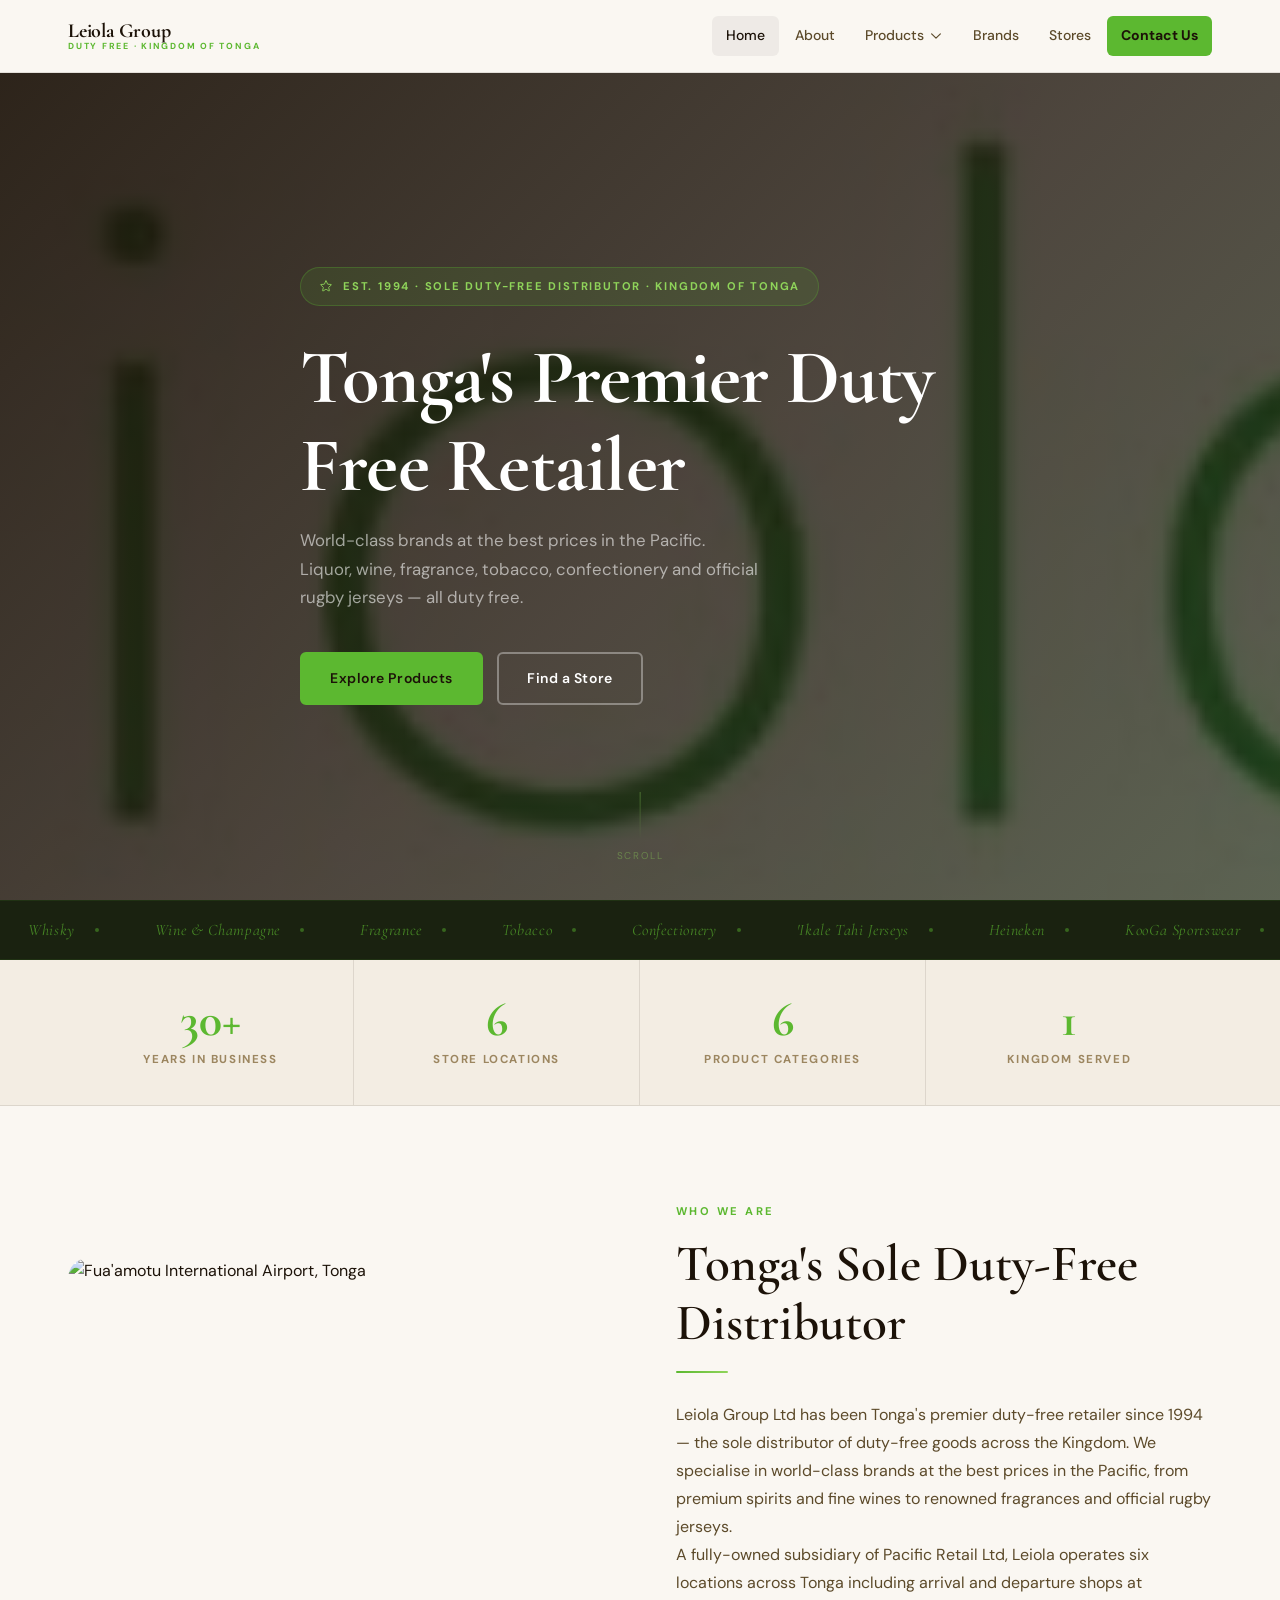
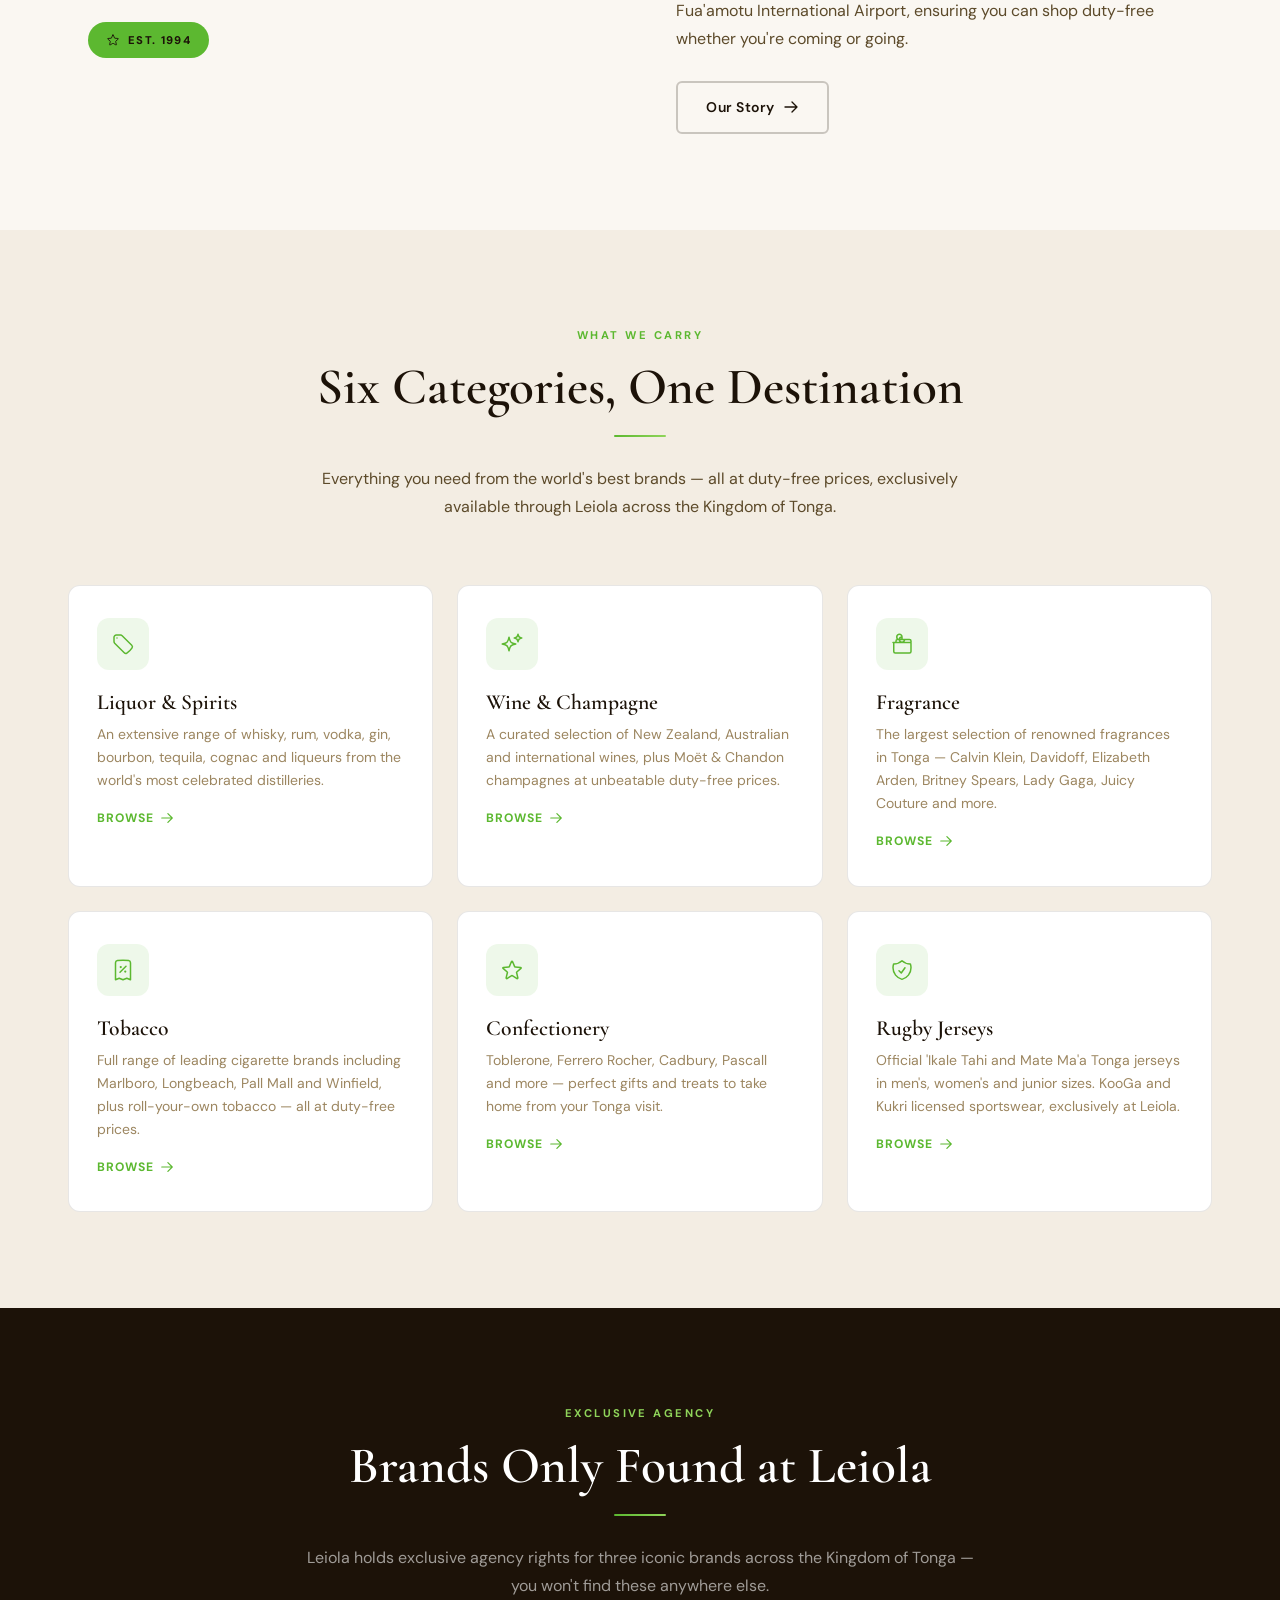
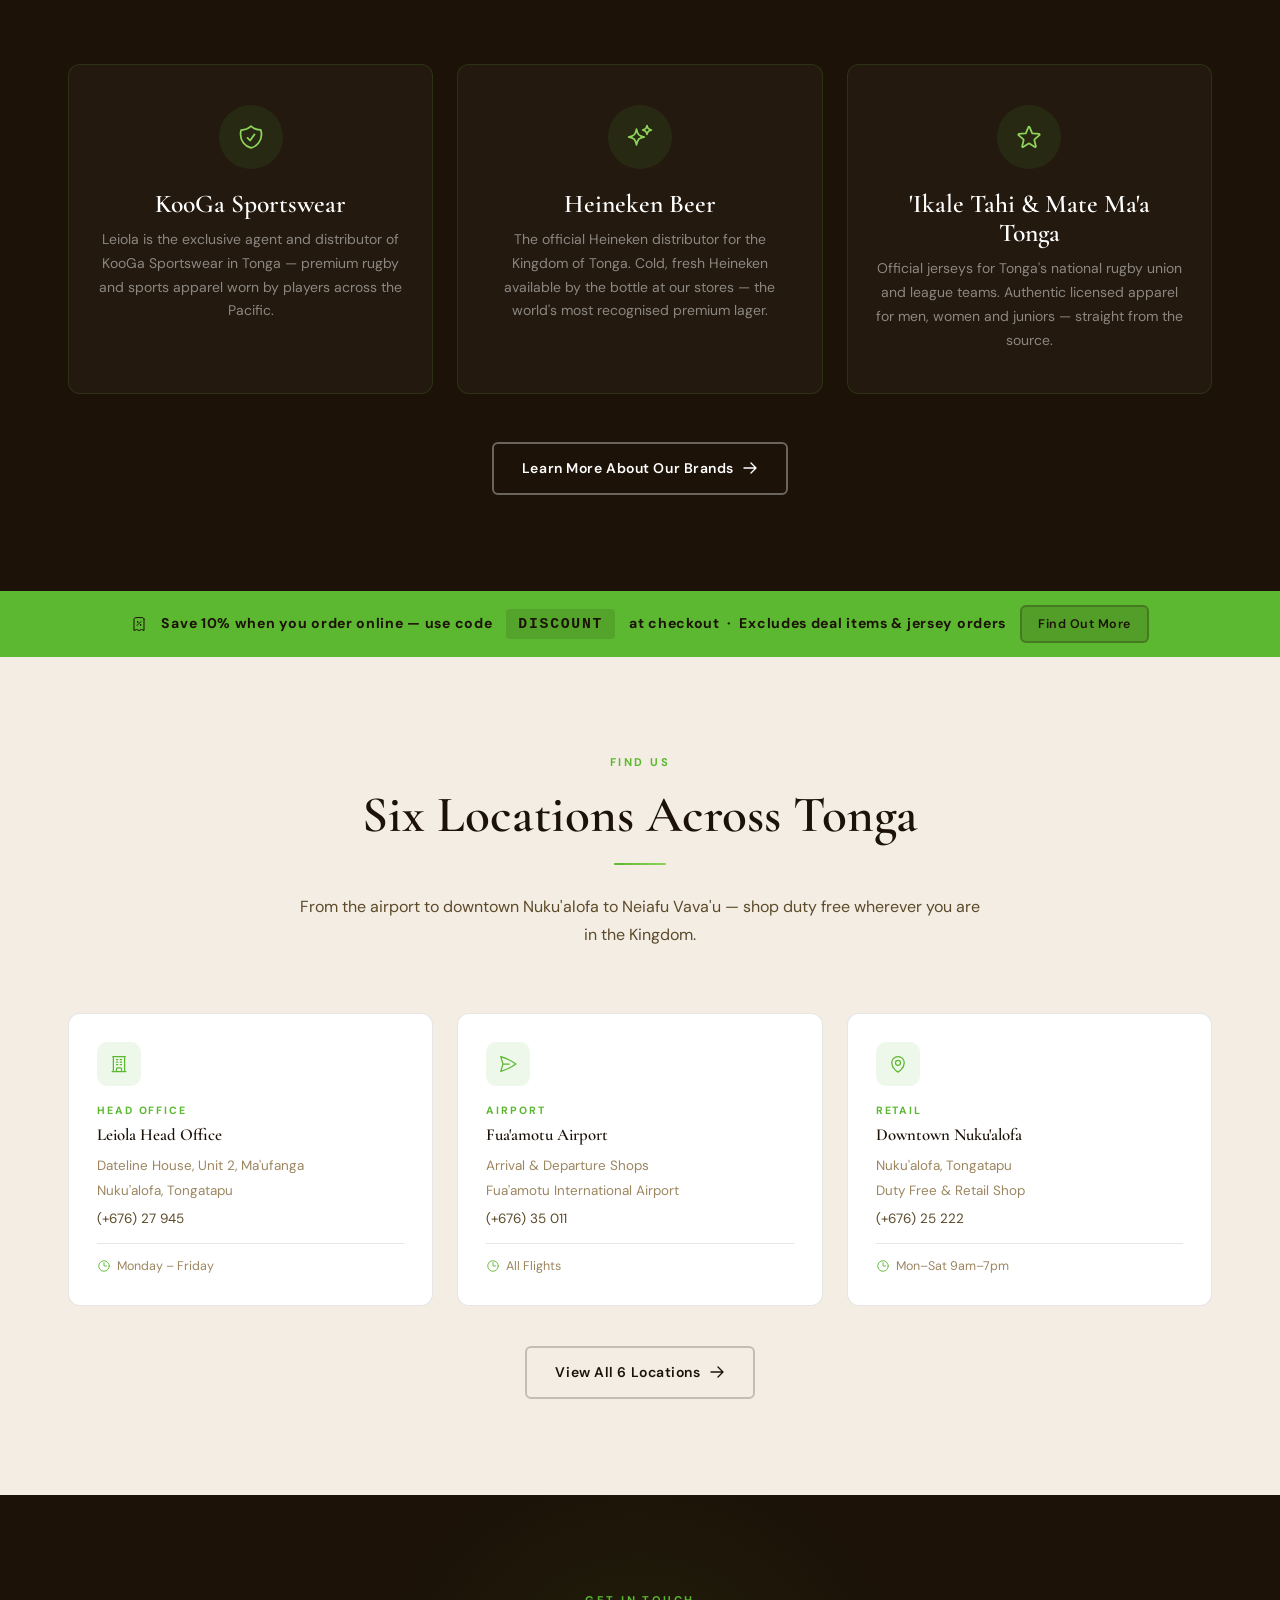
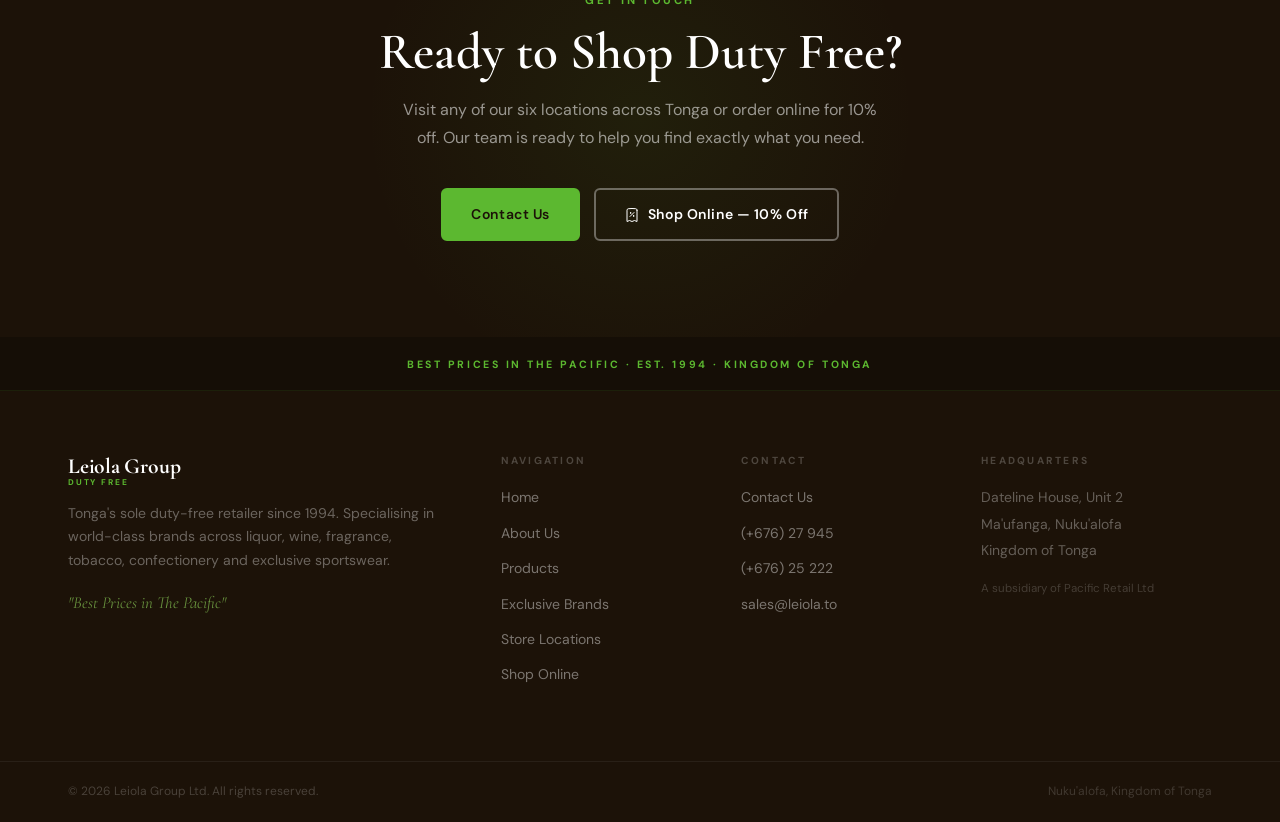
==== index.html @ ecf6e0b6 "Switch brand colour from gold to Leiola lime green; set store photo as hero - Replace all gold (#c9a" ====
<!DOCTYPE html>
<html lang="en">
<head>
  <meta charset="UTF-8">
  <meta name="viewport" content="width=device-width, initial-scale=1.0">
  <meta name="description" content="Leiola Group Ltd — Tonga's premier tax and duty-free retailer since 1994. World-class brands across liquor, wine, fragrance, tobacco, confectionery and rugby jerseys.">
  <title>Leiola Group Ltd — Duty Free · Kingdom of Tonga</title>
  <meta property="og:type" content="website">
  <meta property="og:site_name" content="Leiola Group Ltd">
  <meta property="og:title" content="Leiola Group Ltd — Duty Free · Kingdom of Tonga">
  <meta property="og:description" content="Tonga's sole duty-free retailer since 1994. Best prices in the Pacific on liquor, wine, fragrance, tobacco and more.">
  <link rel="preconnect" href="https://fonts.googleapis.com">
  <link rel="preconnect" href="https://fonts.gstatic.com" crossorigin>
  <link href="https://fonts.googleapis.com/css2?family=Cormorant+Garamond:ital,wght@0,400;0,600;0,700;1,400;1,600&family=DM+Sans:wght@300;400;500;600;700&display=swap" rel="stylesheet">
  <link rel="stylesheet" href="css/style.css?v=1">
  <style>
    @media(max-width:900px){
      .nav-menu{display:flex!important;position:fixed!important;top:0!important;left:0!important;right:0!important;bottom:0!important;width:100vw!important;height:100vh!important;background:#1c1208!important;flex-direction:column!important;align-items:center!important;justify-content:flex-start!important;gap:4px!important;padding:96px 28px 40px!important;overflow-y:auto!important;z-index:9999!important;opacity:0!important;transform:translateX(100%)!important;pointer-events:none!important;transition:opacity .35s ease,transform .35s cubic-bezier(.4,0,.2,1)!important}
      .nav-menu.open{opacity:1!important;transform:translateX(0)!important;pointer-events:all!important}
      .nav-toggle{display:flex!important;z-index:10000!important;position:relative!important}
      .nav-menu a{font-size:1.1rem!important;padding:13px 28px!important;font-weight:600!important;color:rgba(255,255,255,0.85)!important;width:100%!important;text-align:center!important;display:block!important;border-radius:8px!important}
      .nav-menu a:hover,.nav-menu a.active{color:#fff!important;background:rgba(92,184,48,0.15)!important}
      .nav-cta{background:#5cb830!important;color:#1c1208!important;border-radius:6px!important;margin-top:12px!important;font-weight:700!important}
    }
    html,body{overflow-x:hidden!important}
  </style>
</head>
<body>

<!-- NAVBAR -->
<nav class="navbar" id="navbar">
  <div class="container">
    <div class="nav-inner">
      <a href="index.html" class="nav-logo">
        <div class="nav-logo-text">Leiola Group<span>Duty Free · Kingdom of Tonga</span></div>
      </a>
      <ul class="nav-menu" id="navMenu">
        <li><a href="index.html" class="active">Home</a></li>
        <li><a href="about.html">About</a></li>
        <li class="has-dropdown">
          <a href="products.html">Products <span class="icon" data-icon="chevron-down" style="width:14px;height:14px;"></span></a>
          <ul class="dropdown-menu">
            <li><a href="products.html#liquor">Liquor &amp; Spirits</a></li>
            <li><a href="products.html#wine">Wine &amp; Champagne</a></li>
            <li><a href="products.html#fragrance">Fragrance</a></li>
            <li><a href="products.html#tobacco">Tobacco</a></li>
            <li><a href="products.html#confectionery">Confectionery</a></li>
            <li><a href="products.html#jerseys">Rugby Jerseys</a></li>
          </ul>
        </li>
        <li><a href="brands.html">Brands</a></li>
        <li><a href="stores.html">Stores</a></li>
        <li><a href="contact.html" class="nav-cta">Contact Us</a></li>
      </ul>
      <button class="nav-toggle" id="navToggle" aria-label="Toggle navigation" aria-expanded="false">
        <span class="icon" data-icon="menu" style="width:22px;height:22px;"></span>
      </button>
    </div>
  </div>
</nav>

<!-- HERO -->
<section class="hero">
  <img class="hero-bg" src="images/leiola-store.jpg" alt="Leiola Tax and Duty Free store">
  <div class="hero-overlay"></div>
  <div class="container">
    <div class="hero-content">
      <div class="hero-badge">
        <span class="icon" data-icon="star" style="width:14px;height:14px;"></span>
        Est. 1994 · Sole Duty-Free Distributor · Kingdom of Tonga
      </div>
      <h1 class="stagger-words">Tonga's Premier <em>Duty Free</em> Retailer</h1>
      <p class="hero-sub">World-class brands at the best prices in the Pacific. Liquor, wine, fragrance, tobacco, confectionery and official rugby jerseys — all duty free.</p>
      <div class="hero-actions">
        <a href="products.html" class="btn btn-primary">Explore Products</a>
        <a href="stores.html" class="btn btn-ghost-light">Find a Store</a>
      </div>
    </div>
  </div>
  <div class="hero-scroll">
    <div class="hero-scroll-line"></div>
    <span class="hero-scroll-text">Scroll</span>
  </div>
</section>

<!-- MARQUEE -->
<div class="marquee-section">
  <div class="marquee-track">
    <span class="marquee-item">Whisky <span class="marquee-dot"></span></span>
    <span class="marquee-item">Wine &amp; Champagne <span class="marquee-dot"></span></span>
    <span class="marquee-item">Fragrance <span class="marquee-dot"></span></span>
    <span class="marquee-item">Tobacco <span class="marquee-dot"></span></span>
    <span class="marquee-item">Confectionery <span class="marquee-dot"></span></span>
    <span class="marquee-item">'Ikale Tahi Jerseys <span class="marquee-dot"></span></span>
    <span class="marquee-item">Heineken <span class="marquee-dot"></span></span>
    <span class="marquee-item">KooGa Sportswear <span class="marquee-dot"></span></span>
    <span class="marquee-item">Mate Ma'a Tonga <span class="marquee-dot"></span></span>
    <span class="marquee-item">Whisky <span class="marquee-dot"></span></span>
    <span class="marquee-item">Wine &amp; Champagne <span class="marquee-dot"></span></span>
    <span class="marquee-item">Fragrance <span class="marquee-dot"></span></span>
    <span class="marquee-item">Tobacco <span class="marquee-dot"></span></span>
    <span class="marquee-item">Confectionery <span class="marquee-dot"></span></span>
    <span class="marquee-item">'Ikale Tahi Jerseys <span class="marquee-dot"></span></span>
    <span class="marquee-item">Heineken <span class="marquee-dot"></span></span>
    <span class="marquee-item">KooGa Sportswear <span class="marquee-dot"></span></span>
    <span class="marquee-item">Mate Ma'a Tonga <span class="marquee-dot"></span></span>
  </div>
</div>

<!-- STATS BAR -->
<div class="stats-bar">
  <div class="container">
    <div class="stats-grid">
      <div class="stat-item" data-reveal>
        <span class="stat-number">30+</span>
        <span class="stat-label">Years in Business</span>
      </div>
      <div class="stat-item" data-reveal data-delay="1">
        <span class="stat-number">6</span>
        <span class="stat-label">Store Locations</span>
      </div>
      <div class="stat-item" data-reveal data-delay="2">
        <span class="stat-number">6</span>
        <span class="stat-label">Product Categories</span>
      </div>
      <div class="stat-item" data-reveal data-delay="3">
        <span class="stat-number">1</span>
        <span class="stat-label">Kingdom Served</span>
      </div>
    </div>
  </div>
</div>

<!-- ABOUT SPLIT -->
<section class="section">
  <div class="container">
    <div class="split" data-reveal>
      <div class="split-img">
        <img src="https://images.unsplash.com/photo-1436491865332-7a61a109cc05?w=800&q=80&auto=format&fit=crop" alt="Fua'amotu International Airport, Tonga" loading="lazy">
        <div class="split-img-badge">
          <span class="icon" data-icon="star" style="width:14px;height:14px;"></span>
          Est. 1994
        </div>
      </div>
      <div class="split-text">
        <span class="eyebrow">Who We Are</span>
        <h2>Tonga's Sole Duty-Free Distributor</h2>
        <div class="divider-left"></div>
        <p>Leiola Group Ltd has been Tonga's premier duty-free retailer since 1994 — the sole distributor of duty-free goods across the Kingdom. We specialise in world-class brands at the best prices in the Pacific, from premium spirits and fine wines to renowned fragrances and official rugby jerseys.</p>
        <p>A fully-owned subsidiary of Pacific Retail Ltd, Leiola operates six locations across Tonga including arrival and departure shops at Fua'amotu International Airport, ensuring you can shop duty-free whether you're coming or going.</p>
        <a href="about.html" class="btn btn-ghost">Our Story <span class="icon" data-icon="arrow-right" style="width:16px;height:16px;"></span></a>
      </div>
    </div>
  </div>
</section>

<!-- PRODUCT CATEGORIES -->
<section class="section-alt">
  <div class="container">
    <div class="section-header" data-reveal>
      <span class="eyebrow">What We Carry</span>
      <h2>Six Categories, One Destination</h2>
      <div class="divider"></div>
      <p>Everything you need from the world's best brands — all at duty-free prices, exclusively available through Leiola across the Kingdom of Tonga.</p>
    </div>
    <div class="service-grid">
      <a href="products.html#liquor" class="service-card" data-reveal data-delay="1">
        <div class="service-card-icon">
          <span class="icon" data-icon="tag" style="width:24px;height:24px;"></span>
        </div>
        <h3>Liquor &amp; Spirits</h3>
        <p>An extensive range of whisky, rum, vodka, gin, bourbon, tequila, cognac and liqueurs from the world's most celebrated distilleries.</p>
        <span class="service-card-link">Browse <span class="icon" data-icon="arrow-right" style="width:14px;height:14px;"></span></span>
      </a>
      <a href="products.html#wine" class="service-card" data-reveal data-delay="2">
        <div class="service-card-icon">
          <span class="icon" data-icon="sparkles" style="width:24px;height:24px;"></span>
        </div>
        <h3>Wine &amp; Champagne</h3>
        <p>A curated selection of New Zealand, Australian and international wines, plus Moët &amp; Chandon champagnes at unbeatable duty-free prices.</p>
        <span class="service-card-link">Browse <span class="icon" data-icon="arrow-right" style="width:14px;height:14px;"></span></span>
      </a>
      <a href="products.html#fragrance" class="service-card" data-reveal data-delay="3">
        <div class="service-card-icon">
          <span class="icon" data-icon="gift" style="width:24px;height:24px;"></span>
        </div>
        <h3>Fragrance</h3>
        <p>The largest selection of renowned fragrances in Tonga — Calvin Klein, Davidoff, Elizabeth Arden, Britney Spears, Lady Gaga, Juicy Couture and more.</p>
        <span class="service-card-link">Browse <span class="icon" data-icon="arrow-right" style="width:14px;height:14px;"></span></span>
      </a>
      <a href="products.html#tobacco" class="service-card" data-reveal data-delay="1">
        <div class="service-card-icon">
          <span class="icon" data-icon="percent" style="width:24px;height:24px;"></span>
        </div>
        <h3>Tobacco</h3>
        <p>Full range of leading cigarette brands including Marlboro, Longbeach, Pall Mall and Winfield, plus roll-your-own tobacco — all at duty-free prices.</p>
        <span class="service-card-link">Browse <span class="icon" data-icon="arrow-right" style="width:14px;height:14px;"></span></span>
      </a>
      <a href="products.html#confectionery" class="service-card" data-reveal data-delay="2">
        <div class="service-card-icon">
          <span class="icon" data-icon="star" style="width:24px;height:24px;"></span>
        </div>
        <h3>Confectionery</h3>
        <p>Toblerone, Ferrero Rocher, Cadbury, Pascall and more — perfect gifts and treats to take home from your Tonga visit.</p>
        <span class="service-card-link">Browse <span class="icon" data-icon="arrow-right" style="width:14px;height:14px;"></span></span>
      </a>
      <a href="products.html#jerseys" class="service-card" data-reveal data-delay="3">
        <div class="service-card-icon">
          <span class="icon" data-icon="shield" style="width:24px;height:24px;"></span>
        </div>
        <h3>Rugby Jerseys</h3>
        <p>Official 'Ikale Tahi and Mate Ma'a Tonga jerseys in men's, women's and junior sizes. KooGa and Kukri licensed sportswear, exclusively at Leiola.</p>
        <span class="service-card-link">Browse <span class="icon" data-icon="arrow-right" style="width:14px;height:14px;"></span></span>
      </a>
    </div>
  </div>
</section>

<!-- EXCLUSIVE BRANDS (dark) -->
<section class="section-dark">
  <div class="container">
    <div class="section-header" data-reveal>
      <span class="eyebrow">Exclusive Agency</span>
      <h2>Brands Only Found at Leiola</h2>
      <div class="divider"></div>
      <p>Leiola holds exclusive agency rights for three iconic brands across the Kingdom of Tonga — you won't find these anywhere else.</p>
    </div>
    <div class="brands-grid">
      <div class="brand-card" data-reveal data-delay="1">
        <div class="brand-card-icon">
          <span class="icon" data-icon="shield" style="width:28px;height:28px;"></span>
        </div>
        <h3>KooGa Sportswear</h3>
        <p>Leiola is the exclusive agent and distributor of KooGa Sportswear in Tonga — premium rugby and sports apparel worn by players across the Pacific.</p>
      </div>
      <div class="brand-card" data-reveal data-delay="2">
        <div class="brand-card-icon">
          <span class="icon" data-icon="sparkles" style="width:28px;height:28px;"></span>
        </div>
        <h3>Heineken Beer</h3>
        <p>The official Heineken distributor for the Kingdom of Tonga. Cold, fresh Heineken available by the bottle at our stores — the world's most recognised premium lager.</p>
      </div>
      <div class="brand-card" data-reveal data-delay="3">
        <div class="brand-card-icon">
          <span class="icon" data-icon="star" style="width:28px;height:28px;"></span>
        </div>
        <h3>'Ikale Tahi &amp; Mate Ma'a Tonga</h3>
        <p>Official jerseys for Tonga's national rugby union and league teams. Authentic licensed apparel for men, women and juniors — straight from the source.</p>
      </div>
    </div>
    <div style="text-align:center;margin-top:48px;" data-reveal>
      <a href="brands.html" class="btn btn-ghost-light">Learn More About Our Brands <span class="icon" data-icon="arrow-right" style="width:16px;height:16px;"></span></a>
    </div>
  </div>
</section>

<!-- PROMO BAND -->
<div class="promo-band">
  <div class="container">
    <span class="icon" data-icon="percent" style="width:16px;height:16px;color:#1c1208;"></span>
    <span class="promo-band-text">Save 10% when you order online — use code</span>
    <span class="promo-band-code">DISCOUNT</span>
    <span class="promo-band-text">at checkout &nbsp;·&nbsp; Excludes deal items &amp; jersey orders</span>
    <a href="discount.html" class="btn" style="padding:7px 16px;font-size:0.78rem;background:rgba(28,18,8,0.15);color:#1c1208;border-color:rgba(28,18,8,0.25);">Find Out More</a>
  </div>
</div>

<!-- STORE LOCATIONS TEASER -->
<section class="section-alt">
  <div class="container">
    <div class="section-header" data-reveal>
      <span class="eyebrow">Find Us</span>
      <h2>Six Locations Across Tonga</h2>
      <div class="divider"></div>
      <p>From the airport to downtown Nuku'alofa to Neiafu Vava'u — shop duty free wherever you are in the Kingdom.</p>
    </div>
    <div class="stores-grid">
      <div class="store-card" data-reveal data-delay="1">
        <div class="store-card-icon"><span class="icon" data-icon="building" style="width:20px;height:20px;"></span></div>
        <span class="store-card-type">Head Office</span>
        <h4>Leiola Head Office</h4>
        <p>Dateline House, Unit 2, Ma'ufanga</p>
        <p>Nuku'alofa, Tongatapu</p>
        <a href="tel:+67627945">(+676) 27 945</a>
        <div class="store-hours"><span class="icon" data-icon="clock" style="width:14px;height:14px;"></span> Monday – Friday</div>
      </div>
      <div class="store-card" data-reveal data-delay="2">
        <div class="store-card-icon"><span class="icon" data-icon="plane" style="width:20px;height:20px;"></span></div>
        <span class="store-card-type">Airport</span>
        <h4>Fua'amotu Airport</h4>
        <p>Arrival &amp; Departure Shops</p>
        <p>Fua'amotu International Airport</p>
        <a href="tel:+67635011">(+676) 35 011</a>
        <div class="store-hours"><span class="icon" data-icon="clock" style="width:14px;height:14px;"></span> All Flights</div>
      </div>
      <div class="store-card" data-reveal data-delay="3">
        <div class="store-card-icon"><span class="icon" data-icon="map-pin" style="width:20px;height:20px;"></span></div>
        <span class="store-card-type">Retail</span>
        <h4>Downtown Nuku'alofa</h4>
        <p>Nuku'alofa, Tongatapu</p>
        <p>Duty Free &amp; Retail Shop</p>
        <a href="tel:+67625222">(+676) 25 222</a>
        <div class="store-hours"><span class="icon" data-icon="clock" style="width:14px;height:14px;"></span> Mon–Sat 9am–7pm</div>
      </div>
    </div>
    <div style="text-align:center;margin-top:40px;" data-reveal>
      <a href="stores.html" class="btn btn-ghost">View All 6 Locations <span class="icon" data-icon="arrow-right" style="width:16px;height:16px;"></span></a>
    </div>
  </div>
</section>

<!-- CTA -->
<section class="cta-section">
  <div class="container">
    <span class="eyebrow">Get in Touch</span>
    <h2>Ready to Shop Duty Free?</h2>
    <p>Visit any of our six locations across Tonga or order online for 10% off. Our team is ready to help you find exactly what you need.</p>
    <div class="cta-actions">
      <a href="contact.html" class="btn btn-primary">Contact Us</a>
      <a href="discount.html" class="btn btn-ghost-light">
        <span class="icon" data-icon="percent" style="width:16px;height:16px;"></span> Shop Online — 10% Off
      </a>
    </div>
  </div>
</section>

<!-- FOOTER -->
<footer class="footer">
  <div class="footer-brand-bar">
    <span>Best Prices in The Pacific · Est. 1994 · Kingdom of Tonga</span>
  </div>
  <div class="footer-main">
    <div class="container">
      <div class="footer-grid">
        <div class="footer-brand">
          <div class="footer-logo-text">Leiola Group<span>Duty Free</span></div>
          <p>Tonga's sole duty-free retailer since 1994. Specialising in world-class brands across liquor, wine, fragrance, tobacco, confectionery and exclusive sportswear.</p>
          <span class="footer-tagline">"Best Prices in The Pacific"</span>
        </div>
        <div>
          <h5>Navigation</h5>
          <ul class="footer-links">
            <li><a href="index.html">Home</a></li>
            <li><a href="about.html">About Us</a></li>
            <li><a href="products.html">Products</a></li>
            <li><a href="brands.html">Exclusive Brands</a></li>
            <li><a href="stores.html">Store Locations</a></li>
            <li><a href="discount.html">Shop Online</a></li>
          </ul>
        </div>
        <div>
          <h5>Contact</h5>
          <ul class="footer-links">
            <li><a href="contact.html">Contact Us</a></li>
            <li><a href="tel:+67627945">(+676) 27 945</a></li>
            <li><a href="tel:+67625222">(+676) 25 222</a></li>
            <li><a href="mailto:sales@leiola.to">sales@leiola.to</a></li>
          </ul>
        </div>
        <div>
          <h5>Headquarters</h5>
          <ul class="footer-links">
            <li><a href="https://www.google.com/maps?q=-21.1368,-175.2011" target="_blank" rel="noopener" style="color:rgba(255,255,255,0.32);text-decoration:none;line-height:1.7;">Dateline House, Unit 2<br>Ma'ufanga, Nuku'alofa<br>Kingdom of Tonga</a></li>
          </ul>
          <p style="margin-top:16px;font-size:0.72rem;color:rgba(255,255,255,0.18);line-height:1.6;">A subsidiary of Pacific Retail Ltd</p>
        </div>
      </div>
    </div>
  </div>
  <div class="footer-bottom">
    <div class="container">
      <span>© 2026 Leiola Group Ltd. All rights reserved.</span>
      <span style="color:rgba(255,255,255,0.16);">Nuku'alofa, Kingdom of Tonga</span>
    </div>
  </div>
</footer>

<a href="#" class="back-to-top" aria-label="Back to top">
  <span class="icon" data-icon="arrow-up" style="width:18px;height:18px;"></span>
</a>
<script src="js/icons.js?v=1"></script>
<script src="js/main.js?v=1"></script>
</body>
</html>
---- css/style.css ----
/* ============================================================
   LEIOLA GROUP LTD — STYLE.CSS
   Duty-Free Retail · Lime Green + Cream + Dark Brown
   ============================================================ */

/* ─── RESET ───────────────────────────────────────────────── */
*,*::before,*::after{box-sizing:border-box;margin:0;padding:0}
html{scroll-behavior:smooth}
body{font-family:var(--font-body);background:var(--bg);color:var(--text);line-height:1.65;overflow-x:hidden}
img{max-width:100%;height:auto;display:block}
a{color:inherit;text-decoration:none;transition:color var(--ease)}
ul{list-style:none}
button{cursor:pointer;border:none;background:none;font-family:inherit}

/* ─── DESIGN TOKENS ───────────────────────────────────────── */
:root{
  --gold:#5cb830;
  --gold-dark:#3d8020;
  --gold-light:#8fd45a;
  --gold-pale:rgba(92,184,48,0.10);
  --dark:#1c1208;
  --dark-2:#1a2210;
  --bg:#faf7f2;
  --bg-2:#f3ede3;
  --bg-3:#e8dfd0;
  --white:#ffffff;
  --text:#1c1208;
  --text-mid:#5c4a2a;
  --text-light:#9c8660;
  --border:rgba(92,184,48,0.22);
  --border-dark:rgba(28,18,8,0.10);
  --shadow-sm:0 2px 8px rgba(28,18,8,0.07);
  --shadow:0 4px 24px rgba(28,18,8,0.11);
  --shadow-lg:0 12px 48px rgba(28,18,8,0.16);
  --radius-sm:6px;
  --radius:12px;
  --radius-lg:20px;
  --ease:0.25s ease;
  --font-heading:'Cormorant Garamond',Georgia,serif;
  --font-body:'DM Sans','Helvetica Neue',Arial,sans-serif;
  --max-w:1200px;
}

/* ─── LAYOUT ──────────────────────────────────────────────── */
.container{max-width:var(--max-w);margin:0 auto;padding:0 28px}
.section{padding:96px 0}
.section-alt{padding:96px 0;background:var(--bg-2)}
.section-dark{padding:96px 0;background:var(--dark);color:var(--white)}
.section-header{text-align:center;max-width:680px;margin:0 auto 64px}

/* ─── TYPOGRAPHY ──────────────────────────────────────────── */
h1,h2,h3,h4,h5{font-family:var(--font-heading);line-height:1.15;color:var(--text)}
.section-dark h1,.section-dark h2,.section-dark h3{color:var(--white)}
h1{font-size:clamp(3rem,6vw,5.5rem);font-weight:700;letter-spacing:-0.01em}
h2{font-size:clamp(2.2rem,4vw,3.2rem);font-weight:600}
h3{font-size:clamp(1.5rem,2.5vw,2rem);font-weight:600}
h4{font-size:1.15rem;font-weight:600}
p{color:var(--text-mid);line-height:1.75}
.section-dark p{color:rgba(255,255,255,0.58)}
.eyebrow{display:block;font-family:var(--font-body);font-size:0.70rem;font-weight:700;letter-spacing:0.22em;text-transform:uppercase;color:var(--gold);margin-bottom:14px}
.section-dark .eyebrow{color:var(--gold-light)}
.divider{width:52px;height:2px;background:linear-gradient(90deg,var(--gold),var(--gold-light));margin:18px auto 28px;border-radius:2px}
.divider-left{width:52px;height:2px;background:linear-gradient(90deg,var(--gold),var(--gold-light));margin:18px 0 28px;border-radius:2px}

/* ─── BUTTONS ─────────────────────────────────────────────── */
.btn{display:inline-flex;align-items:center;gap:8px;padding:13px 28px;border-radius:var(--radius-sm);font-family:var(--font-body);font-size:0.875rem;font-weight:600;letter-spacing:0.04em;transition:all var(--ease);cursor:pointer;border:2px solid transparent;white-space:nowrap}
.btn-primary{background:var(--gold);color:var(--dark);border-color:var(--gold)}
.btn-primary:hover{background:var(--gold-dark);color:var(--white);border-color:var(--gold-dark)}
.btn-ghost{background:transparent;color:var(--text);border-color:rgba(28,18,8,0.22)}
.btn-ghost:hover{background:rgba(28,18,8,0.05);border-color:rgba(28,18,8,0.40)}
.btn-ghost-light{background:transparent;color:var(--white);border-color:rgba(255,255,255,0.35)}
.btn-ghost-light:hover{background:rgba(255,255,255,0.08);border-color:rgba(255,255,255,0.60)}

/* ─── NAVBAR ──────────────────────────────────────────────── */
.navbar{position:fixed;top:0;left:0;right:0;z-index:1000;background:var(--bg);border-bottom:1px solid var(--border-dark);transition:box-shadow var(--ease)}
.navbar.scrolled{box-shadow:var(--shadow)}
.navbar .container{display:flex;align-items:stretch;height:72px}
.nav-inner{display:flex;align-items:center;justify-content:space-between;width:100%;gap:24px}
.nav-logo{display:flex;align-items:center;gap:12px;flex-shrink:0;text-decoration:none}
.nav-logo-text{font-family:var(--font-heading);font-size:1.25rem;font-weight:700;color:var(--text);letter-spacing:-0.01em;line-height:1.1}
.nav-logo-text span{display:block;font-size:0.55rem;font-family:var(--font-body);font-weight:700;letter-spacing:0.2em;text-transform:uppercase;color:var(--gold)}
.nav-menu{display:flex;align-items:center;gap:2px}
.nav-menu>li>a{display:flex;align-items:center;gap:5px;padding:8px 14px;border-radius:6px;font-size:0.875rem;font-weight:500;color:var(--text-mid);transition:all var(--ease)}
.nav-menu>li>a:hover,.nav-menu>li>a.active{color:var(--text);background:rgba(28,18,8,0.05)}
.nav-cta{background:var(--gold)!important;color:var(--dark)!important;border-radius:6px!important;font-weight:700!important}
.nav-cta:hover{background:var(--gold-dark)!important;color:var(--white)!important}
.nav-toggle{display:none;align-items:center;justify-content:center;width:40px;height:40px;border-radius:6px;color:var(--text);flex-shrink:0}

/* Dropdown */
.has-dropdown{position:relative}
.dropdown-menu{display:none;position:absolute;top:calc(100% + 6px);left:0;min-width:200px;background:var(--white);border:1px solid var(--border-dark);border-radius:var(--radius);box-shadow:var(--shadow-lg);padding:8px;z-index:200}
.has-dropdown:hover .dropdown-menu,.has-dropdown:focus-within .dropdown-menu{display:block}
.dropdown-menu li a{display:block;padding:9px 14px;border-radius:6px;font-size:0.84rem;font-weight:500;color:var(--text-mid);transition:all var(--ease)}
.dropdown-menu li a:hover,.dropdown-menu li a.active{color:var(--gold-dark);background:var(--gold-pale)}
.dropdown-menu li a.active{border-left:3px solid var(--gold);padding-left:11px}

/* ─── HERO ────────────────────────────────────────────────── */
.hero{position:relative;min-height:100vh;display:flex;align-items:center;background:var(--dark);padding-top:72px;overflow:hidden}
.hero-bg{position:absolute;inset:0;width:100%;height:100%;object-fit:cover;object-position:center;opacity:0.55}
.hero-overlay{position:absolute;inset:0;background:linear-gradient(135deg,rgba(28,18,8,0.88) 0%,rgba(28,18,8,0.60) 55%,rgba(20,40,10,0.45) 100%)}
.hero-content{position:relative;z-index:1;max-width:680px}
.hero-badge{display:inline-flex;align-items:center;gap:10px;padding:9px 18px;background:rgba(92,184,48,0.12);border:1px solid rgba(92,184,48,0.28);border-radius:20px;color:var(--gold-light);font-size:0.70rem;font-weight:700;letter-spacing:0.16em;text-transform:uppercase;margin-bottom:28px}
.hero h1{color:var(--white);margin-bottom:6px}
.hero h1 em{color:var(--gold-light);font-style:italic}
.hero-sub{font-size:1.05rem;color:rgba(255,255,255,0.58);margin:16px 0 40px;max-width:460px;line-height:1.7}
.hero-actions{display:flex;align-items:center;gap:14px;flex-wrap:wrap}
.hero-scroll{position:absolute;bottom:36px;left:50%;transform:translateX(-50%);display:flex;flex-direction:column;align-items:center;gap:8px;opacity:0.40}
.hero-scroll-line{width:1px;height:48px;background:linear-gradient(to bottom,var(--gold-light),transparent)}
.hero-scroll-text{font-size:0.62rem;letter-spacing:0.18em;text-transform:uppercase;color:var(--gold-light)}

/* ─── PAGE HERO ───────────────────────────────────────────── */
.page-hero{background:var(--dark);padding:140px 0 80px;overflow:hidden;position:relative}
.page-hero::before{content:'';position:absolute;top:-80px;right:-80px;width:480px;height:480px;background:radial-gradient(circle,rgba(92,184,48,0.08) 0%,transparent 65%);pointer-events:none}
.page-hero .container{text-align:center;position:relative;z-index:1}
.page-hero h1{color:var(--white)}
.page-hero p{color:rgba(255,255,255,0.52);margin:14px auto 0;max-width:520px}
.breadcrumb{display:flex;align-items:center;gap:8px;justify-content:center;margin-bottom:20px;font-size:0.75rem;color:rgba(255,255,255,0.35)}
.breadcrumb a{color:rgba(255,255,255,0.38);transition:color var(--ease)}
.breadcrumb a:hover{color:var(--gold-light)}
.breadcrumb-sep{color:rgba(255,255,255,0.18)}

/* ─── MARQUEE ─────────────────────────────────────────────── */
.marquee-section{background:var(--dark-2);padding:16px 0;overflow:hidden;border-top:1px solid rgba(92,184,48,0.10);border-bottom:1px solid rgba(92,184,48,0.10)}
.marquee-track{display:flex;white-space:nowrap;animation:marqueeScroll 32s linear infinite}
.marquee-track:hover{animation-play-state:paused}
.marquee-item{display:inline-flex;align-items:center;gap:20px;padding:0 28px;font-family:var(--font-heading);font-size:1rem;font-weight:400;font-style:italic;color:rgba(92,184,48,0.65);letter-spacing:0.04em}
.marquee-dot{width:4px;height:4px;background:var(--gold);border-radius:50%;opacity:0.45;flex-shrink:0}
@keyframes marqueeScroll{from{transform:translateX(0)}to{transform:translateX(-50%)}}

/* ─── STATS BAR ───────────────────────────────────────────── */
.stats-bar{background:var(--bg-2);border-bottom:1px solid var(--border-dark)}
.stats-grid{display:grid;grid-template-columns:repeat(4,1fr)}
.stat-item{padding:36px 24px;text-align:center;border-right:1px solid var(--border-dark)}
.stat-item:last-child{border-right:none}
.stat-number{font-family:var(--font-heading);font-size:3rem;font-weight:700;color:var(--gold);line-height:1;display:block}
.stat-label{font-size:0.72rem;font-weight:700;letter-spacing:0.14em;text-transform:uppercase;color:var(--text-light);margin-top:6px;display:block}

/* ─── SPLIT LAYOUT ────────────────────────────────────────── */
.split{display:grid;grid-template-columns:1fr 1fr;gap:72px;align-items:center}
.split.reverse{direction:rtl}
.split.reverse>*{direction:ltr}
.split-img{position:relative;border-radius:var(--radius-lg);overflow:hidden}
.split-img img{width:100%;height:420px;object-fit:cover;display:block;border-radius:var(--radius-lg)}
.split-img-badge{position:absolute;bottom:20px;left:20px;display:inline-flex;align-items:center;gap:8px;padding:9px 18px;background:var(--gold);color:var(--dark);border-radius:20px;font-size:0.70rem;font-weight:800;letter-spacing:0.12em;text-transform:uppercase}
.split-text .btn{margin-top:28px}

/* ─── SERVICE / CATEGORY CARDS ───────────────────────────── */
.service-grid{display:grid;grid-template-columns:repeat(3,1fr);gap:24px}
.service-card{background:var(--white);border:1px solid var(--border-dark);border-radius:var(--radius);padding:32px 28px;transition:all var(--ease);position:relative;overflow:hidden;text-decoration:none;display:block}
.service-card::after{content:'';position:absolute;bottom:0;left:0;right:0;height:2px;background:linear-gradient(90deg,var(--gold),var(--gold-light));transform:scaleX(0);transform-origin:left;transition:transform var(--ease)}
.service-card:hover{border-color:var(--border);box-shadow:var(--shadow);transform:translateY(-3px)}
.service-card:hover::after{transform:scaleX(1)}
.service-card-icon{width:52px;height:52px;background:var(--gold-pale);border-radius:12px;display:flex;align-items:center;justify-content:center;margin-bottom:20px;color:var(--gold);transition:all var(--ease)}
.service-card:hover .service-card-icon{background:var(--gold);color:var(--dark)}
.service-card h3{font-size:1.35rem;margin-bottom:8px;color:var(--text);transition:color var(--ease)}
.service-card:hover h3{color:var(--gold-dark)}
.service-card p{font-size:0.875rem;color:var(--text-light);line-height:1.65;margin:0}
.service-card-link{display:inline-flex;align-items:center;gap:6px;margin-top:16px;font-size:0.76rem;font-weight:700;letter-spacing:0.08em;text-transform:uppercase;color:var(--gold);transition:gap var(--ease)}
.service-card:hover .service-card-link{gap:10px}

/* ─── EXCLUSIVE BRAND CARDS (dark section) ────────────────── */
.brands-grid{display:grid;grid-template-columns:repeat(3,1fr);gap:24px}
.brand-card{background:rgba(255,255,255,0.03);border:1px solid rgba(92,184,48,0.16);border-radius:var(--radius);padding:40px 28px;text-align:center;transition:all var(--ease)}
.brand-card:hover{background:rgba(92,184,48,0.06);border-color:rgba(92,184,48,0.35);transform:translateY(-2px)}
.brand-card-icon{width:64px;height:64px;background:rgba(92,184,48,0.10);border-radius:50%;display:flex;align-items:center;justify-content:center;margin:0 auto 20px;color:var(--gold-light)}
.brand-card h3{font-size:1.6rem;color:var(--white);margin-bottom:10px}
.brand-card p{font-size:0.875rem;color:rgba(255,255,255,0.48);margin:0;line-height:1.7}

/* ─── STORE CARDS ─────────────────────────────────────────── */
.stores-grid{display:grid;grid-template-columns:repeat(3,1fr);gap:24px}
.store-card{background:var(--white);border:1px solid var(--border-dark);border-radius:var(--radius);padding:28px;transition:all var(--ease)}
.store-card:hover{border-color:var(--border);box-shadow:var(--shadow)}
.store-card-icon{width:44px;height:44px;background:var(--gold-pale);border-radius:10px;display:flex;align-items:center;justify-content:center;margin-bottom:16px;color:var(--gold)}
.store-card-type{font-size:0.66rem;font-weight:700;letter-spacing:0.18em;text-transform:uppercase;color:var(--gold);margin-bottom:6px;display:block}
.store-card h4{font-size:1.05rem;margin-bottom:12px;font-family:var(--font-heading);font-weight:600}
.store-card p{font-size:0.84rem;color:var(--text-light);margin-bottom:4px;line-height:1.5}
.store-card a{color:var(--text-mid);font-size:0.84rem;transition:color var(--ease)}
.store-card a:hover{color:var(--gold-dark)}
.store-hours{display:flex;align-items:center;gap:6px;font-size:0.78rem;color:var(--text-light);margin-top:12px;padding-top:12px;border-top:1px solid var(--border-dark)}
.store-hours .icon{width:14px;height:14px;color:var(--gold);flex-shrink:0}

/* ─── PRODUCTS PAGE ───────────────────────────────────────── */
.product-section{padding:64px 0;border-bottom:1px solid var(--border-dark)}
.product-section:last-of-type{border-bottom:none}
.product-items-grid{display:grid;grid-template-columns:repeat(4,1fr);gap:16px;margin-top:32px}
.product-item{background:var(--white);border:1px solid var(--border-dark);border-radius:var(--radius-sm);overflow:hidden;transition:all var(--ease)}
.product-item:hover{border-color:var(--border);box-shadow:var(--shadow-sm)}
.product-item-img{height:160px;overflow:hidden;background:var(--bg-2)}
.product-item-img img{width:100%;height:100%;object-fit:cover;transition:transform 0.4s ease}
.product-item:hover .product-item-img img{transform:scale(1.04)}
.product-item-body{padding:16px}
.product-item-body h4{font-size:0.95rem;margin-bottom:4px}
.product-item-body p{font-size:0.78rem;color:var(--text-light);margin:0}
.product-price{font-size:1rem;font-weight:700;color:var(--gold-dark);display:block;margin-top:8px}

/* ─── DISCOUNT SECTION ────────────────────────────────────── */
.discount-hero-box{background:var(--dark);border-radius:var(--radius-lg);padding:64px 48px;text-align:center;position:relative;overflow:hidden;margin:0 auto;max-width:780px}
.discount-hero-box::before{content:'';position:absolute;top:-80px;right:-80px;width:320px;height:320px;background:radial-gradient(circle,rgba(92,184,48,0.12) 0%,transparent 65%);pointer-events:none}
.discount-big{font-family:var(--font-heading);font-size:clamp(5rem,12vw,9rem);font-weight:700;color:var(--gold);line-height:1;display:block}
.discount-big-label{font-size:1.2rem;color:rgba(255,255,255,0.65);font-family:var(--font-heading);font-style:italic;display:block;margin-top:-8px;margin-bottom:24px}
.discount-code-box{display:inline-flex;align-items:center;gap:14px;padding:16px 28px;background:rgba(92,184,48,0.10);border:1.5px dashed rgba(92,184,48,0.40);border-radius:var(--radius-sm);margin:0 0 28px}
.discount-code{font-family:monospace;font-size:1.6rem;font-weight:700;color:var(--gold-light);letter-spacing:0.16em}
.copy-btn{display:inline-flex;align-items:center;gap:6px;padding:8px 16px;background:var(--gold);color:var(--dark);border-radius:4px;font-size:0.76rem;font-weight:700;letter-spacing:0.08em;text-transform:uppercase;cursor:pointer;transition:all var(--ease);border:none;font-family:var(--font-body)}
.copy-btn:hover{background:var(--gold-dark);color:var(--white)}

/* ─── HOW IT WORKS ────────────────────────────────────────── */
.steps-row{display:grid;grid-template-columns:repeat(3,1fr);gap:32px;position:relative}
.steps-row::before{content:'';position:absolute;top:22px;left:calc(16.67% + 8px);right:calc(16.67% + 8px);height:1px;background:var(--border-dark);z-index:0}
.step-item{text-align:center;position:relative;z-index:1}
.step-number{width:44px;height:44px;background:var(--gold);border-radius:50%;display:flex;align-items:center;justify-content:center;margin:0 auto 16px;font-weight:700;color:var(--dark);font-size:1rem;font-family:var(--font-body)}
.step-item h4{font-size:1rem;margin-bottom:6px}
.step-item p{font-size:0.84rem;color:var(--text-light);line-height:1.6}

/* ─── CONTACT FORM ────────────────────────────────────────── */
.contact-grid{display:grid;grid-template-columns:3fr 2fr;gap:64px;align-items:start}
.form-group{margin-bottom:20px}
.form-label{display:block;font-size:0.76rem;font-weight:700;letter-spacing:0.1em;text-transform:uppercase;color:var(--text);margin-bottom:7px}
.form-input,.form-select,.form-textarea{width:100%;padding:12px 16px;border:1.5px solid var(--border-dark);border-radius:var(--radius-sm);font-family:var(--font-body);font-size:0.9rem;color:var(--text);background:var(--white);transition:border-color var(--ease);outline:none;-webkit-appearance:none}
.form-input:focus,.form-select:focus,.form-textarea:focus{border-color:var(--gold)}
.form-textarea{min-height:140px;resize:vertical}
.form-row{display:grid;grid-template-columns:1fr 1fr;gap:16px}
.contact-info-block{background:var(--bg-2);border-radius:var(--radius);padding:32px;border:1px solid var(--border-dark)}
.contact-info-block h3{font-size:1.4rem;margin-bottom:4px}
.contact-info-item{display:flex;align-items:flex-start;gap:12px;margin-bottom:20px}
.contact-info-item .icon{width:18px;height:18px;color:var(--gold);flex-shrink:0;margin-top:2px}
.contact-info-label{font-size:0.70rem;font-weight:700;letter-spacing:0.14em;text-transform:uppercase;color:var(--text-light);margin-bottom:3px;display:block}
.contact-info-value{font-size:0.9rem;color:var(--text-mid)}
.contact-info-value a{color:var(--text-mid);transition:color var(--ease)}
.contact-info-value a:hover{color:var(--gold-dark)}

/* ─── CTA SECTION ─────────────────────────────────────────── */
.cta-section{padding:96px 0;background:var(--dark);position:relative;overflow:hidden;text-align:center}
.cta-section::before{content:'';position:absolute;bottom:-80px;left:50%;transform:translateX(-50%);width:600px;height:600px;background:radial-gradient(circle,rgba(92,184,48,0.08) 0%,transparent 65%);pointer-events:none}
.cta-section .container{position:relative;z-index:1}
.cta-section h2{color:var(--white)}
.cta-section p{color:rgba(255,255,255,0.55);max-width:480px;margin:14px auto 0}
.cta-actions{display:flex;align-items:center;justify-content:center;gap:14px;flex-wrap:wrap;margin-top:36px}

/* ─── PROMO BAND ──────────────────────────────────────────── */
.promo-band{background:var(--gold);padding:14px 0}
.promo-band .container{display:flex;align-items:center;justify-content:center;gap:14px;flex-wrap:wrap;text-align:center}
.promo-band-text{color:var(--dark);font-size:0.88rem;font-weight:700;letter-spacing:0.05em}
.promo-band-code{display:inline-block;padding:3px 12px;background:rgba(28,18,8,0.12);border-radius:4px;font-family:monospace;font-size:0.92rem;color:var(--dark);letter-spacing:0.12em;font-weight:700}

/* ─── BACK TO TOP ─────────────────────────────────────────── */
.back-to-top{position:fixed;bottom:24px;right:24px;width:44px;height:44px;background:var(--gold);color:var(--dark);border-radius:50%;display:flex;align-items:center;justify-content:center;z-index:500;opacity:0;pointer-events:none;transition:all var(--ease);box-shadow:var(--shadow)}
.back-to-top.visible{opacity:1;pointer-events:all}
.back-to-top:hover{background:var(--gold-dark);color:var(--white)}
.back-to-top .icon{width:18px;height:18px;display:block}

/* ─── FOOTER ──────────────────────────────────────────────── */
.footer{background:var(--dark)}
.footer-brand-bar{background:rgba(0,0,0,0.25);padding:13px 0;text-align:center;border-bottom:1px solid rgba(92,184,48,0.10)}
.footer-brand-bar span{font-size:0.66rem;font-weight:700;letter-spacing:0.24em;text-transform:uppercase;color:var(--gold)}
.footer-main{padding:64px 0}
.footer-grid{display:grid;grid-template-columns:2fr 1fr 1fr 1.2fr;gap:48px}
.footer-logo-text{font-family:var(--font-heading);font-size:1.35rem;font-weight:700;color:var(--white);letter-spacing:-0.01em;line-height:1.1}
.footer-logo-text span{display:block;font-size:0.52rem;font-family:var(--font-body);font-weight:700;letter-spacing:0.22em;text-transform:uppercase;color:var(--gold)}
.footer-brand p{font-size:0.875rem;line-height:1.7;color:rgba(255,255,255,0.35);margin-top:14px}
.footer-tagline{display:block;font-family:var(--font-heading);font-style:italic;font-size:1.05rem;color:var(--gold-light);margin-top:16px;opacity:0.65}
.footer h5{font-family:var(--font-body);font-size:0.64rem;font-weight:700;letter-spacing:0.22em;text-transform:uppercase;color:rgba(255,255,255,0.22);margin-bottom:18px}
.footer-links li{margin-bottom:9px}
.footer-links a{font-size:0.875rem;color:rgba(255,255,255,0.42);transition:color var(--ease)}
.footer-links a:hover{color:var(--gold-light)}
.footer-bottom{border-top:1px solid rgba(255,255,255,0.06);padding:20px 0;font-size:0.75rem;color:rgba(255,255,255,0.20)}
.footer-bottom .container{display:flex;justify-content:space-between;align-items:center;flex-wrap:wrap;gap:8px}

/* ─── REVEAL ANIMATIONS ───────────────────────────────────── */
[data-reveal]{opacity:0;transform:translateY(28px);transition:opacity 0.65s ease,transform 0.65s ease}
[data-reveal].revealed{opacity:1;transform:none}
[data-reveal][data-delay="1"]{transition-delay:0.10s}
[data-reveal][data-delay="2"]{transition-delay:0.20s}
[data-reveal][data-delay="3"]{transition-delay:0.30s}
[data-reveal][data-delay="4"]{transition-delay:0.40s}
[data-reveal][data-delay="5"]{transition-delay:0.50s}
[data-reveal][data-delay="6"]{transition-delay:0.60s}

/* ─── RESPONSIVE ──────────────────────────────────────────── */
@media(max-width:960px){
  .split{grid-template-columns:1fr;gap:36px}
  .split.reverse{direction:ltr}
  .service-grid{grid-template-columns:1fr 1fr}
  .stores-grid{grid-template-columns:1fr 1fr}
  .brands-grid{grid-template-columns:1fr}
  .stats-grid{grid-template-columns:1fr 1fr}
  .stats-grid .stat-item:nth-child(2){border-right:none}
  .stats-grid .stat-item:nth-child(3){border-top:1px solid var(--border-dark)}
  .footer-grid{grid-template-columns:1fr 1fr;gap:32px}
  .contact-grid{grid-template-columns:1fr;gap:36px}
  .steps-row{grid-template-columns:1fr;gap:24px}
  .steps-row::before{display:none}
  .product-items-grid{grid-template-columns:repeat(2,1fr)}
}
@media(max-width:640px){
  .section,.section-alt,.section-dark{padding:64px 0}
  h1{font-size:2.6rem}
  h2{font-size:1.95rem}
  .service-grid{grid-template-columns:1fr}
  .stores-grid{grid-template-columns:1fr}
  .stats-grid{grid-template-columns:1fr 1fr}
  .footer-grid{grid-template-columns:1fr}
  .hero{min-height:85vh}
  .page-hero{padding:120px 0 60px}
  .form-row{grid-template-columns:1fr}
  .discount-hero-box{padding:40px 20px}
  .product-items-grid{grid-template-columns:1fr 1fr}
  .split-img img{height:280px}
  html,body{overflow-x:hidden!important}
}
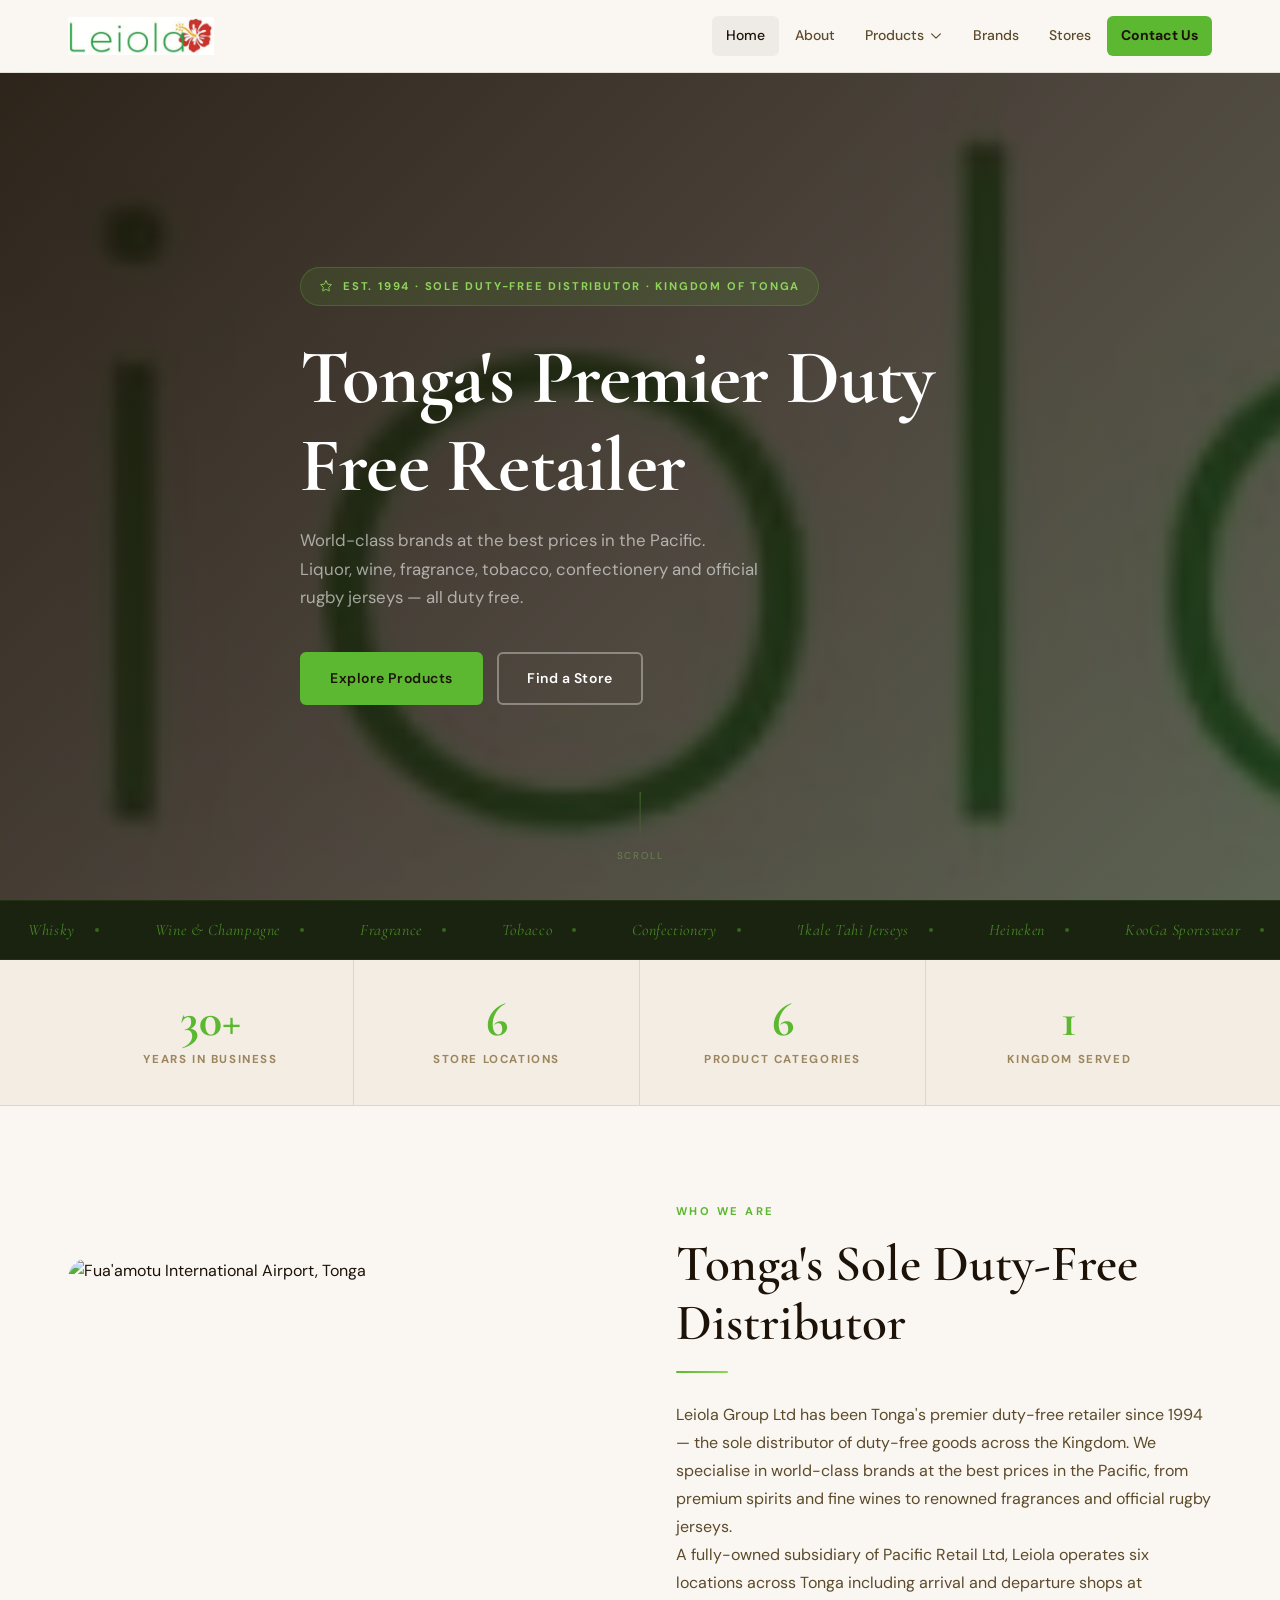
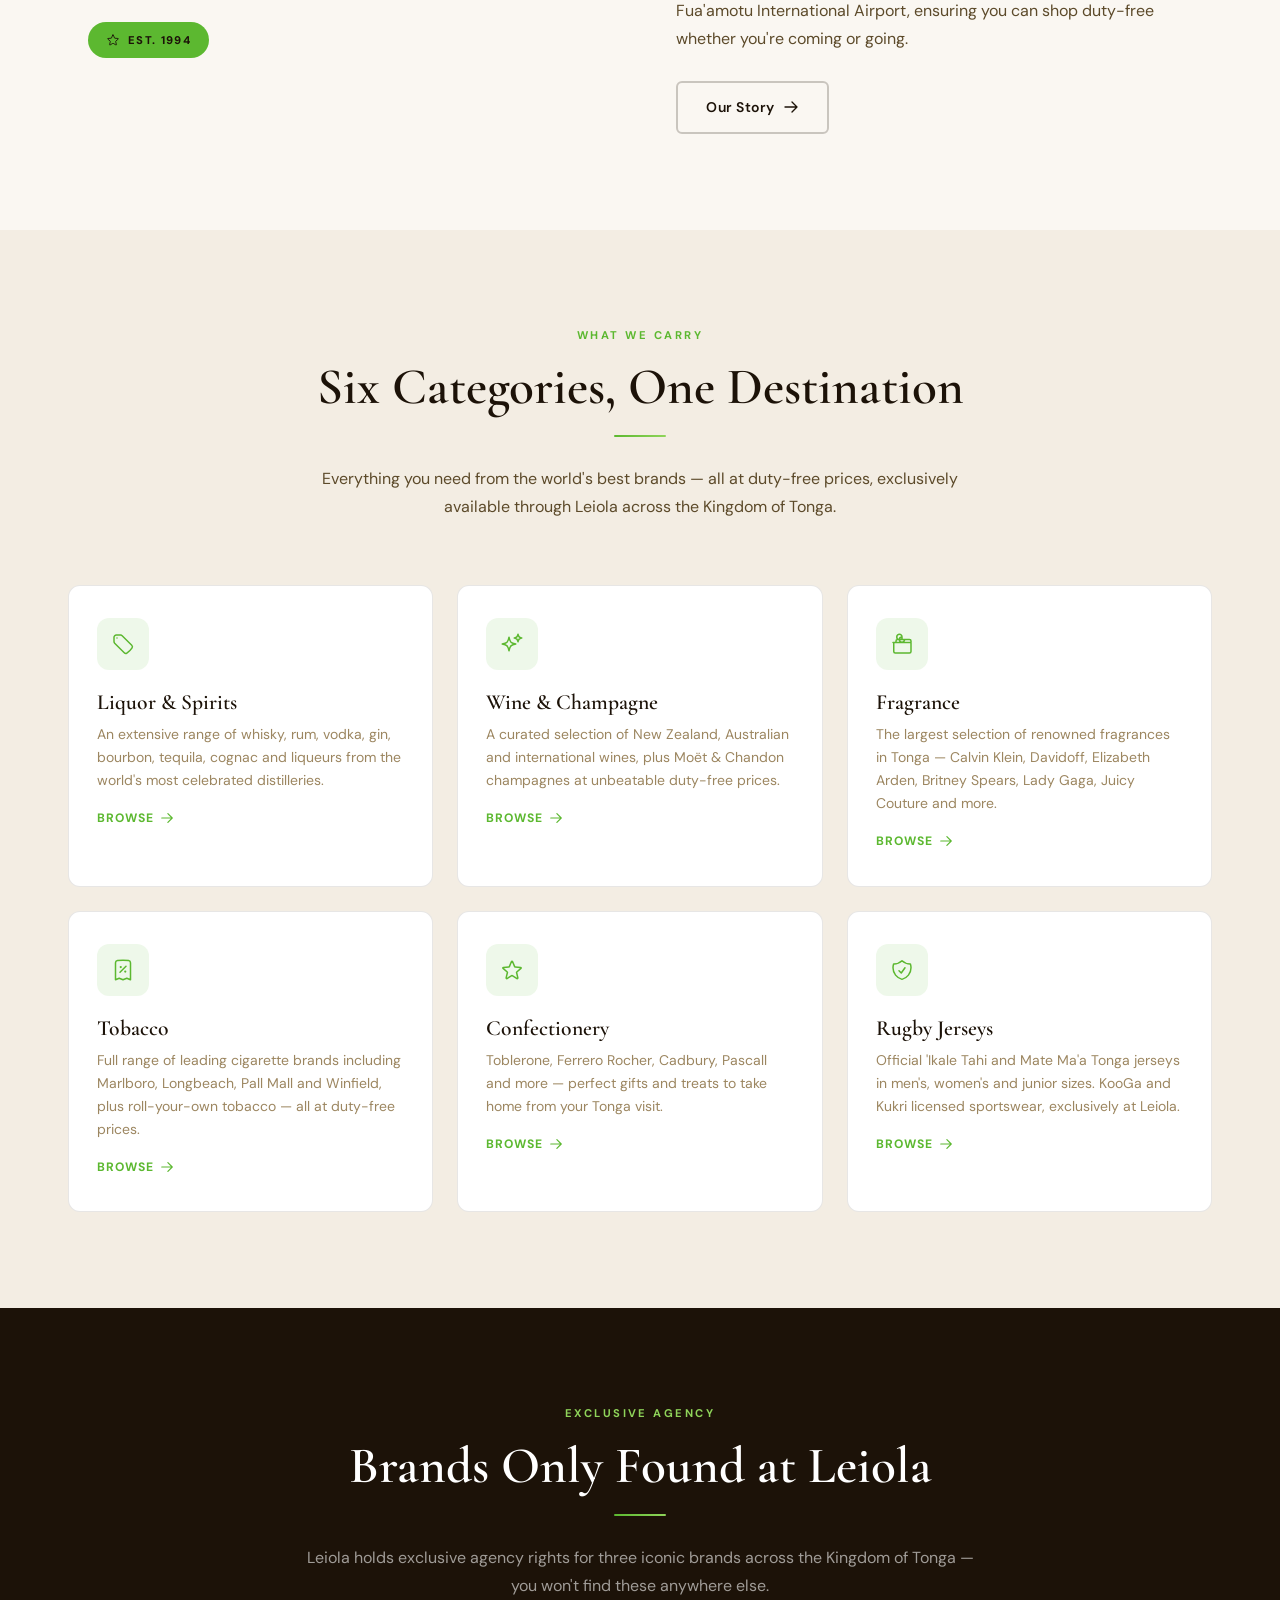
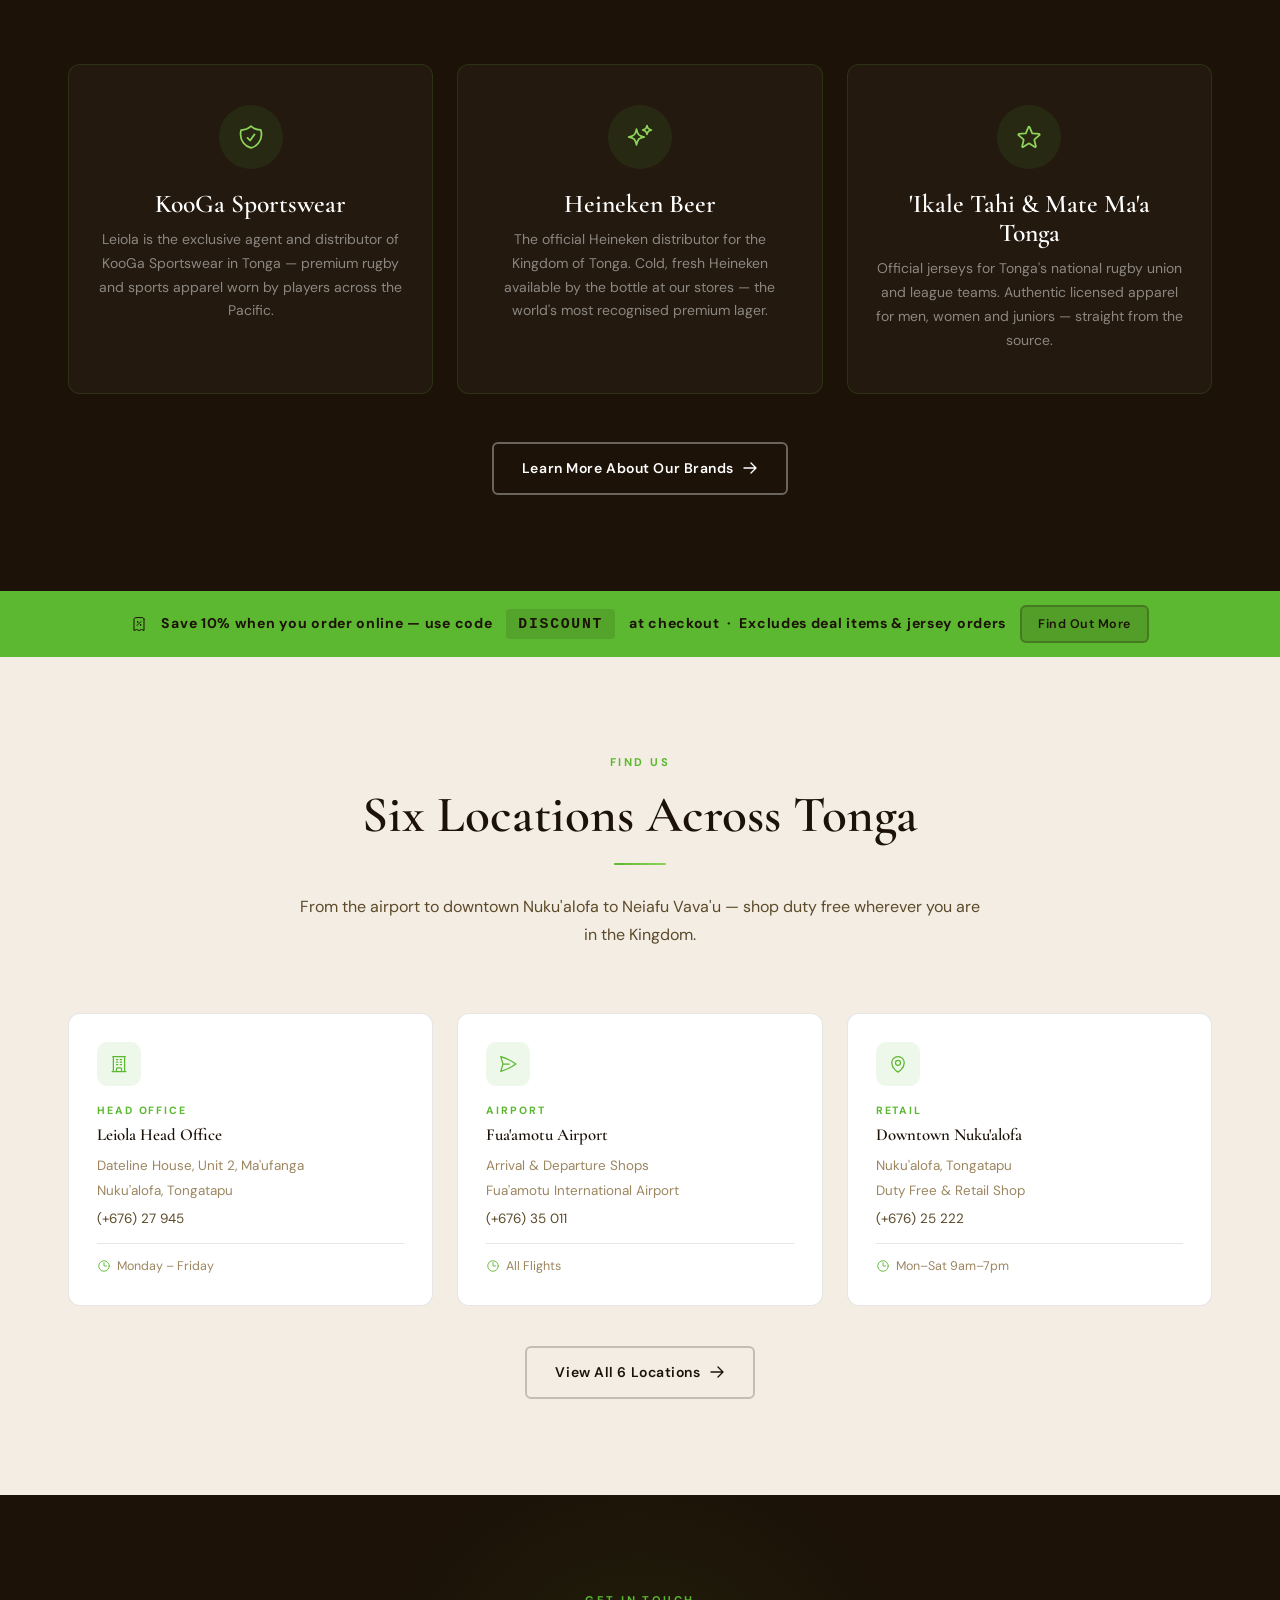
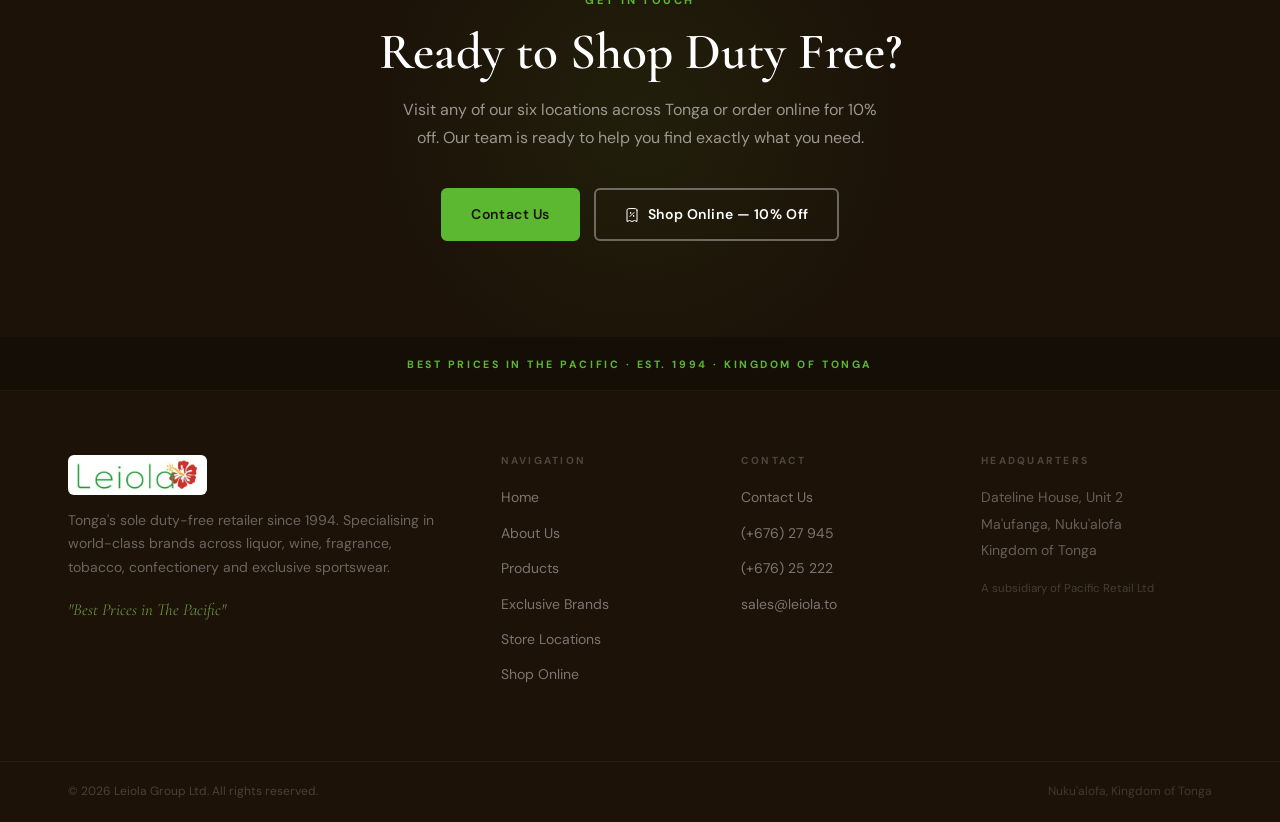
==== commit 97ba66cf: "Add real Leiola logo to navbar and footer across all pages - Replace text-only nav logo with leiola-" ====
--- a/index.html
+++ b/index.html
@@ -32,7 +32,7 @@
   <div class="container">
     <div class="nav-inner">
       <a href="index.html" class="nav-logo">
-        <div class="nav-logo-text">Leiola Group<span>Duty Free · Kingdom of Tonga</span></div>
+        <img src="images/leiola-logo.jpg" alt="Leiola Group Ltd">
       </a>
       <ul class="nav-menu" id="navMenu">
         <li><a href="index.html" class="active">Home</a></li>
@@ -333,7 +333,7 @@
     <div class="container">
       <div class="footer-grid">
         <div class="footer-brand">
-          <div class="footer-logo-text">Leiola Group<span>Duty Free</span></div>
+          <img src="images/leiola-logo.jpg" alt="Leiola Group Ltd" style="height:40px;width:auto;margin-bottom:14px;border-radius:6px;padding:4px 8px;background:#fff;">
           <p>Tonga's sole duty-free retailer since 1994. Specialising in world-class brands across liquor, wine, fragrance, tobacco, confectionery and exclusive sportswear.</p>
           <span class="footer-tagline">"Best Prices in The Pacific"</span>
         </div>
--- a/css/style.css
+++ b/css/style.css
@@ -77,6 +77,7 @@
 .navbar .container{display:flex;align-items:stretch;height:72px}
 .nav-inner{display:flex;align-items:center;justify-content:space-between;width:100%;gap:24px}
 .nav-logo{display:flex;align-items:center;gap:12px;flex-shrink:0;text-decoration:none}
+.nav-logo img{height:38px;width:auto;display:block}
 .nav-logo-text{font-family:var(--font-heading);font-size:1.25rem;font-weight:700;color:var(--text);letter-spacing:-0.01em;line-height:1.1}
 .nav-logo-text span{display:block;font-size:0.55rem;font-family:var(--font-body);font-weight:700;letter-spacing:0.2em;text-transform:uppercase;color:var(--gold)}
 .nav-menu{display:flex;align-items:center;gap:2px}
@@ -254,8 +255,7 @@
 .footer-brand-bar span{font-size:0.66rem;font-weight:700;letter-spacing:0.24em;text-transform:uppercase;color:var(--gold)}
 .footer-main{padding:64px 0}
 .footer-grid{display:grid;grid-template-columns:2fr 1fr 1fr 1.2fr;gap:48px}
-.footer-logo-text{font-family:var(--font-heading);font-size:1.35rem;font-weight:700;color:var(--white);letter-spacing:-0.01em;line-height:1.1}
-.footer-logo-text span{display:block;font-size:0.52rem;font-family:var(--font-body);font-weight:700;letter-spacing:0.22em;text-transform:uppercase;color:var(--gold)}
+
 .footer-brand p{font-size:0.875rem;line-height:1.7;color:rgba(255,255,255,0.35);margin-top:14px}
 .footer-tagline{display:block;font-family:var(--font-heading);font-style:italic;font-size:1.05rem;color:var(--gold-light);margin-top:16px;opacity:0.65}
 .footer h5{font-family:var(--font-body);font-size:0.64rem;font-weight:700;letter-spacing:0.22em;text-transform:uppercase;color:rgba(255,255,255,0.22);margin-bottom:18px}
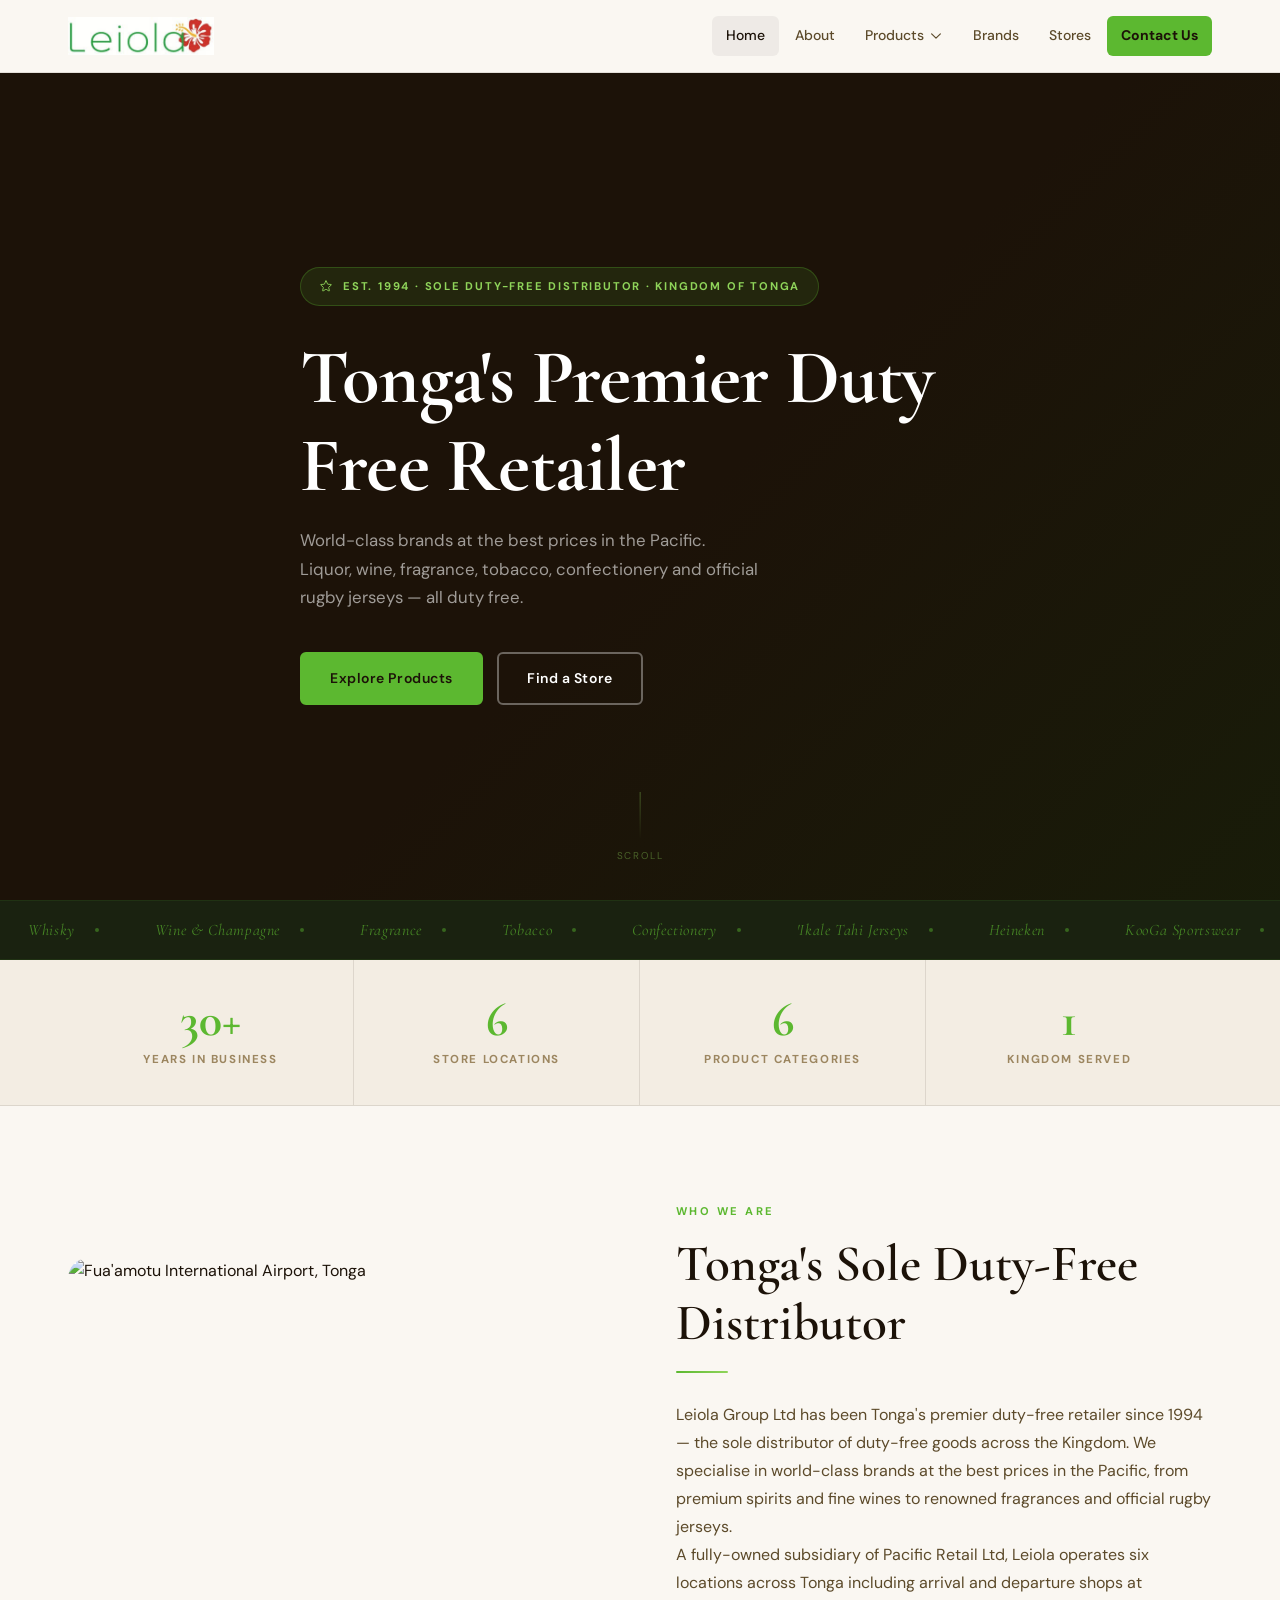
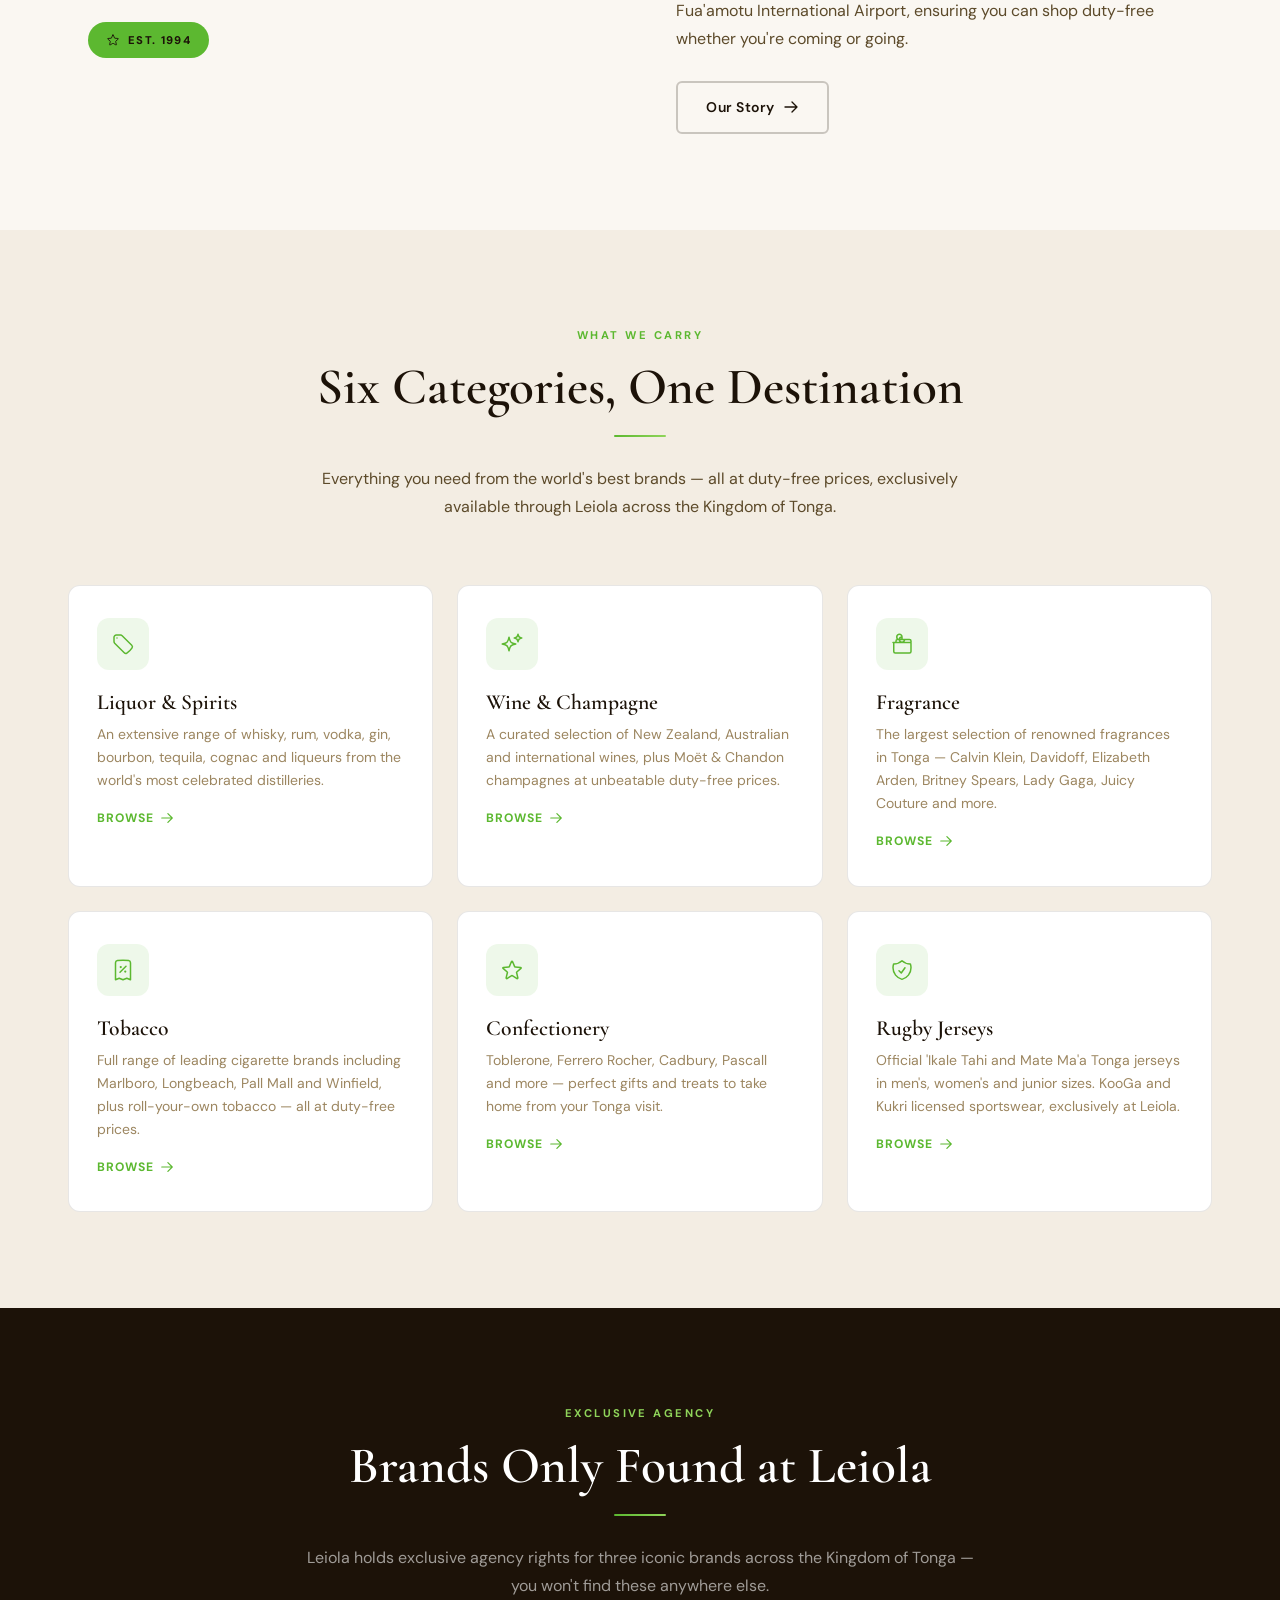
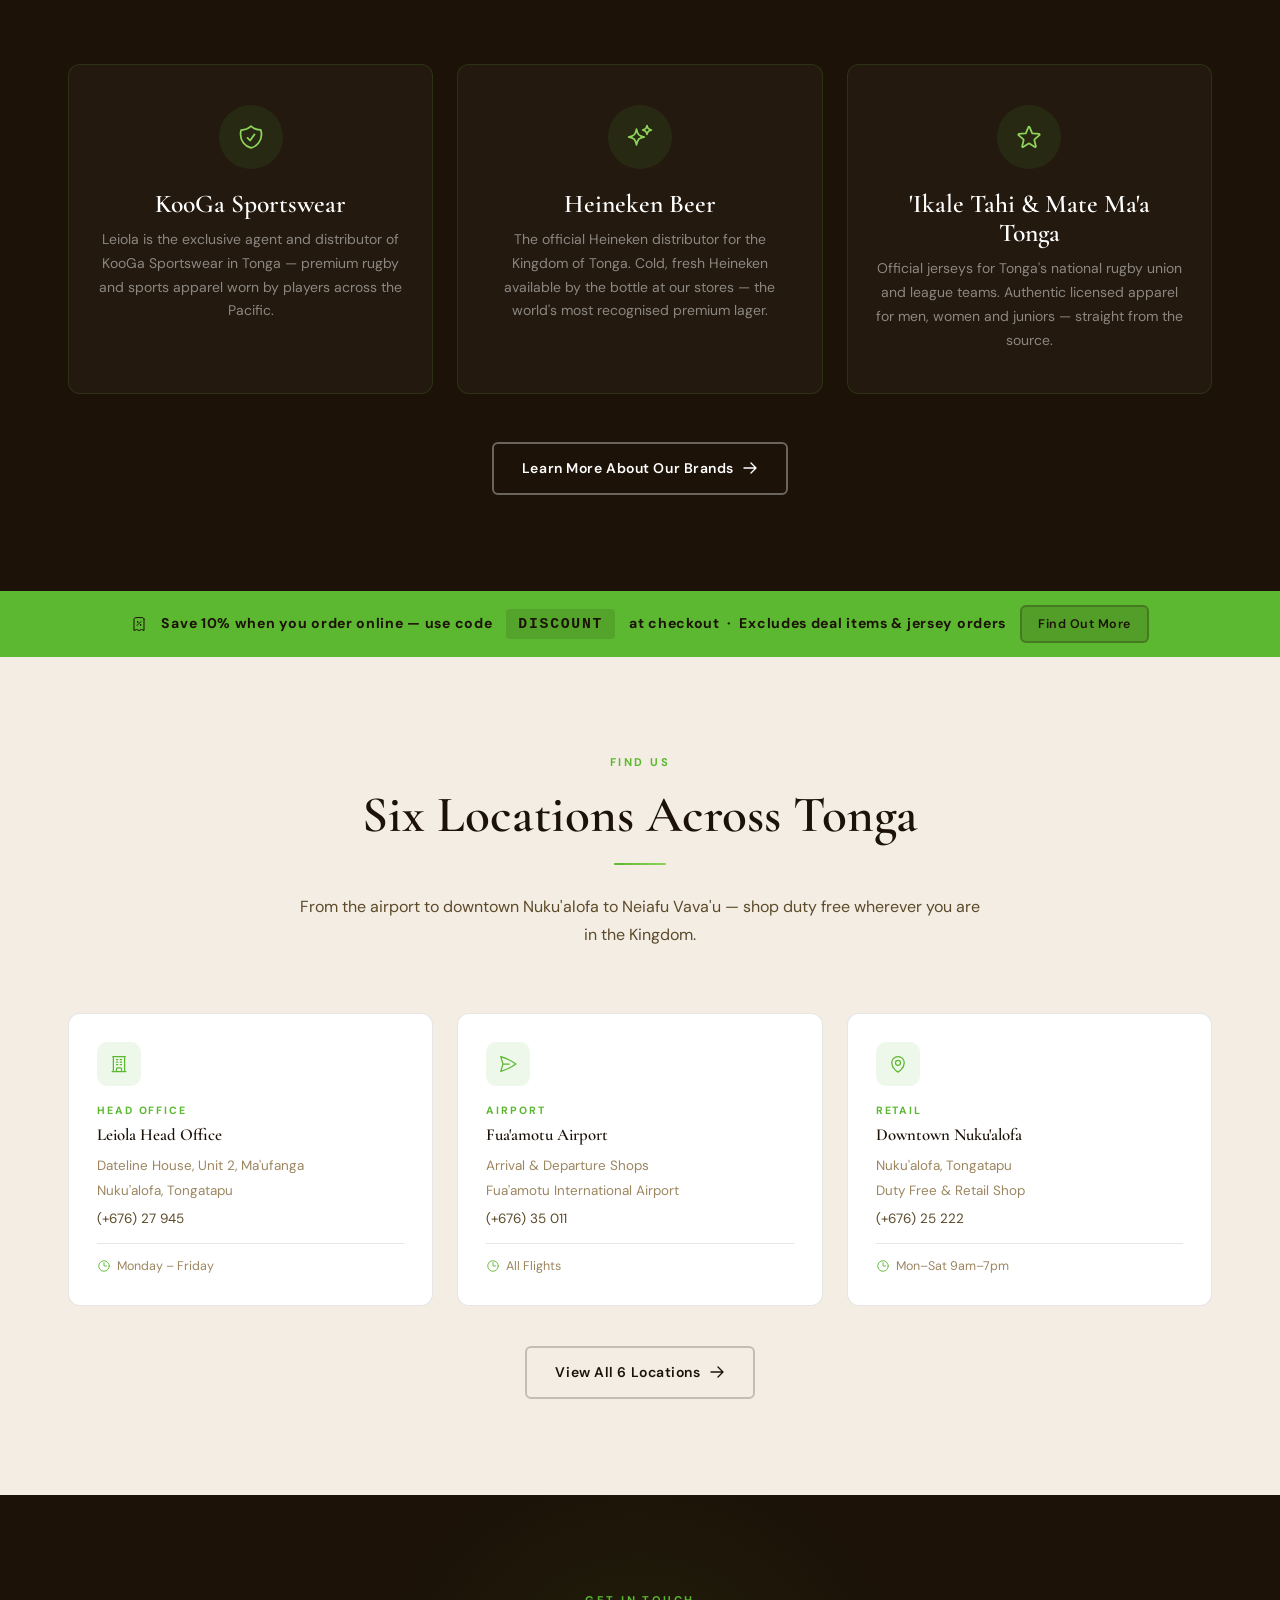
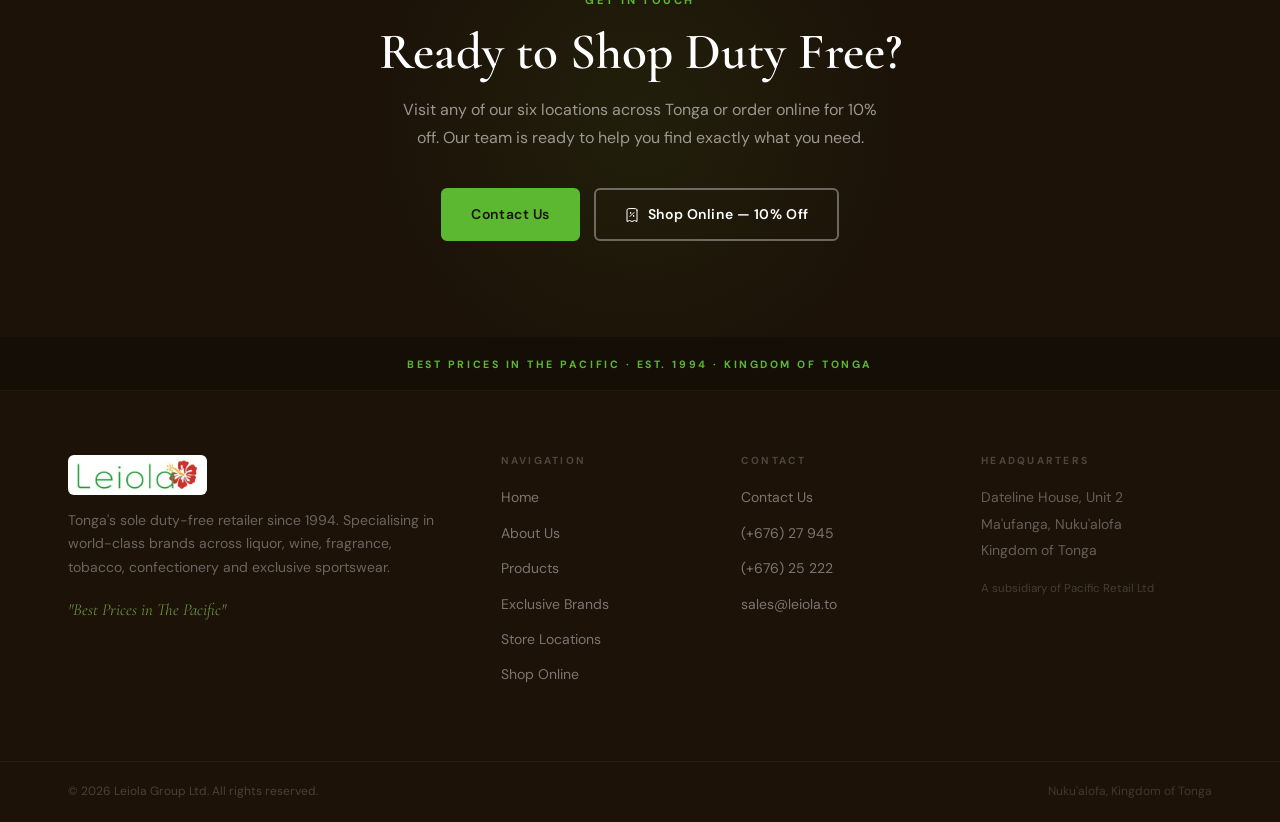
==== commit 83980c82: "Swap hero image to article-02.jpg, restore object-fit:cover Co-Authored-By: Claude Sonnet 4.6 <norep" ====
--- a/index.html
+++ b/index.html
@@ -61,7 +61,7 @@
 
 <!-- HERO -->
 <section class="hero">
-  <img class="hero-bg" src="images/leiola-store.jpg" alt="Leiola Tax and Duty Free store">
+  <img class="hero-bg" src="images/article-02.jpg" alt="Leiola Tax and Duty Free store">
   <div class="hero-overlay"></div>
   <div class="container">
     <div class="hero-content">
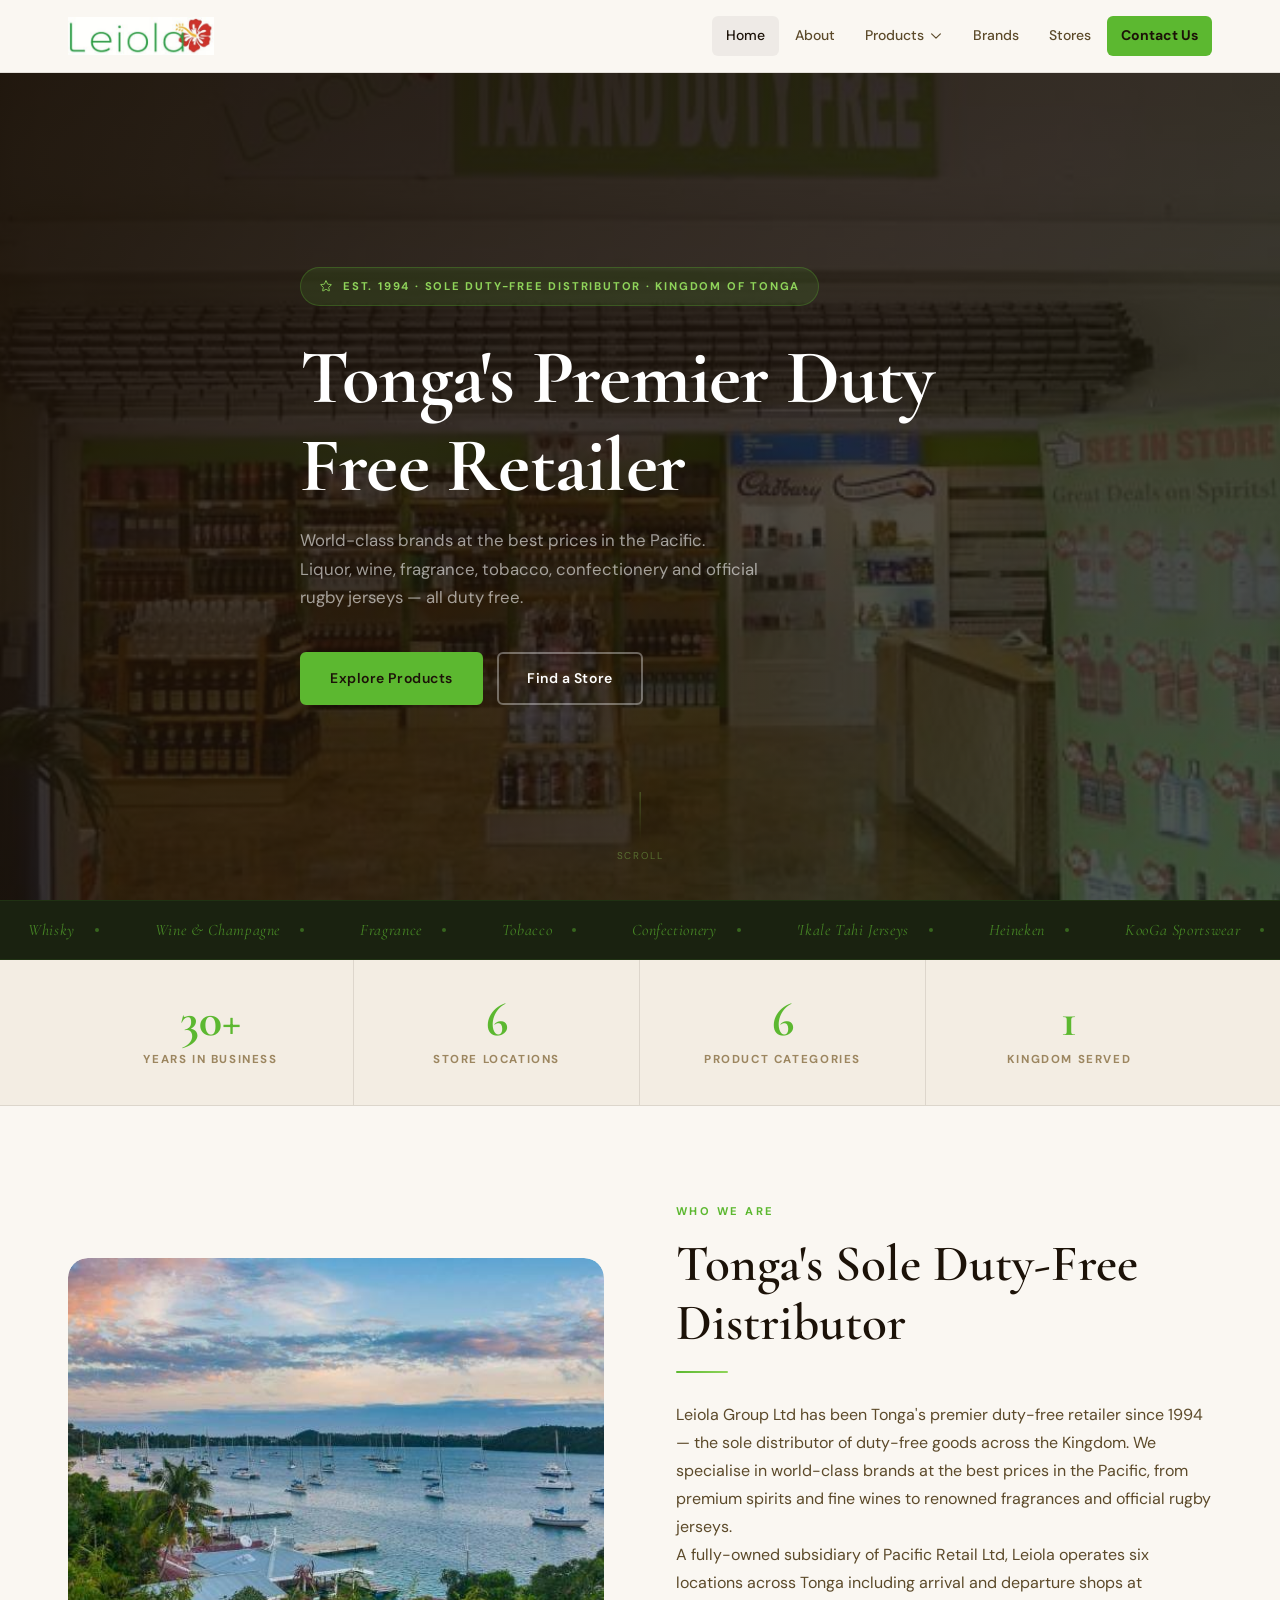
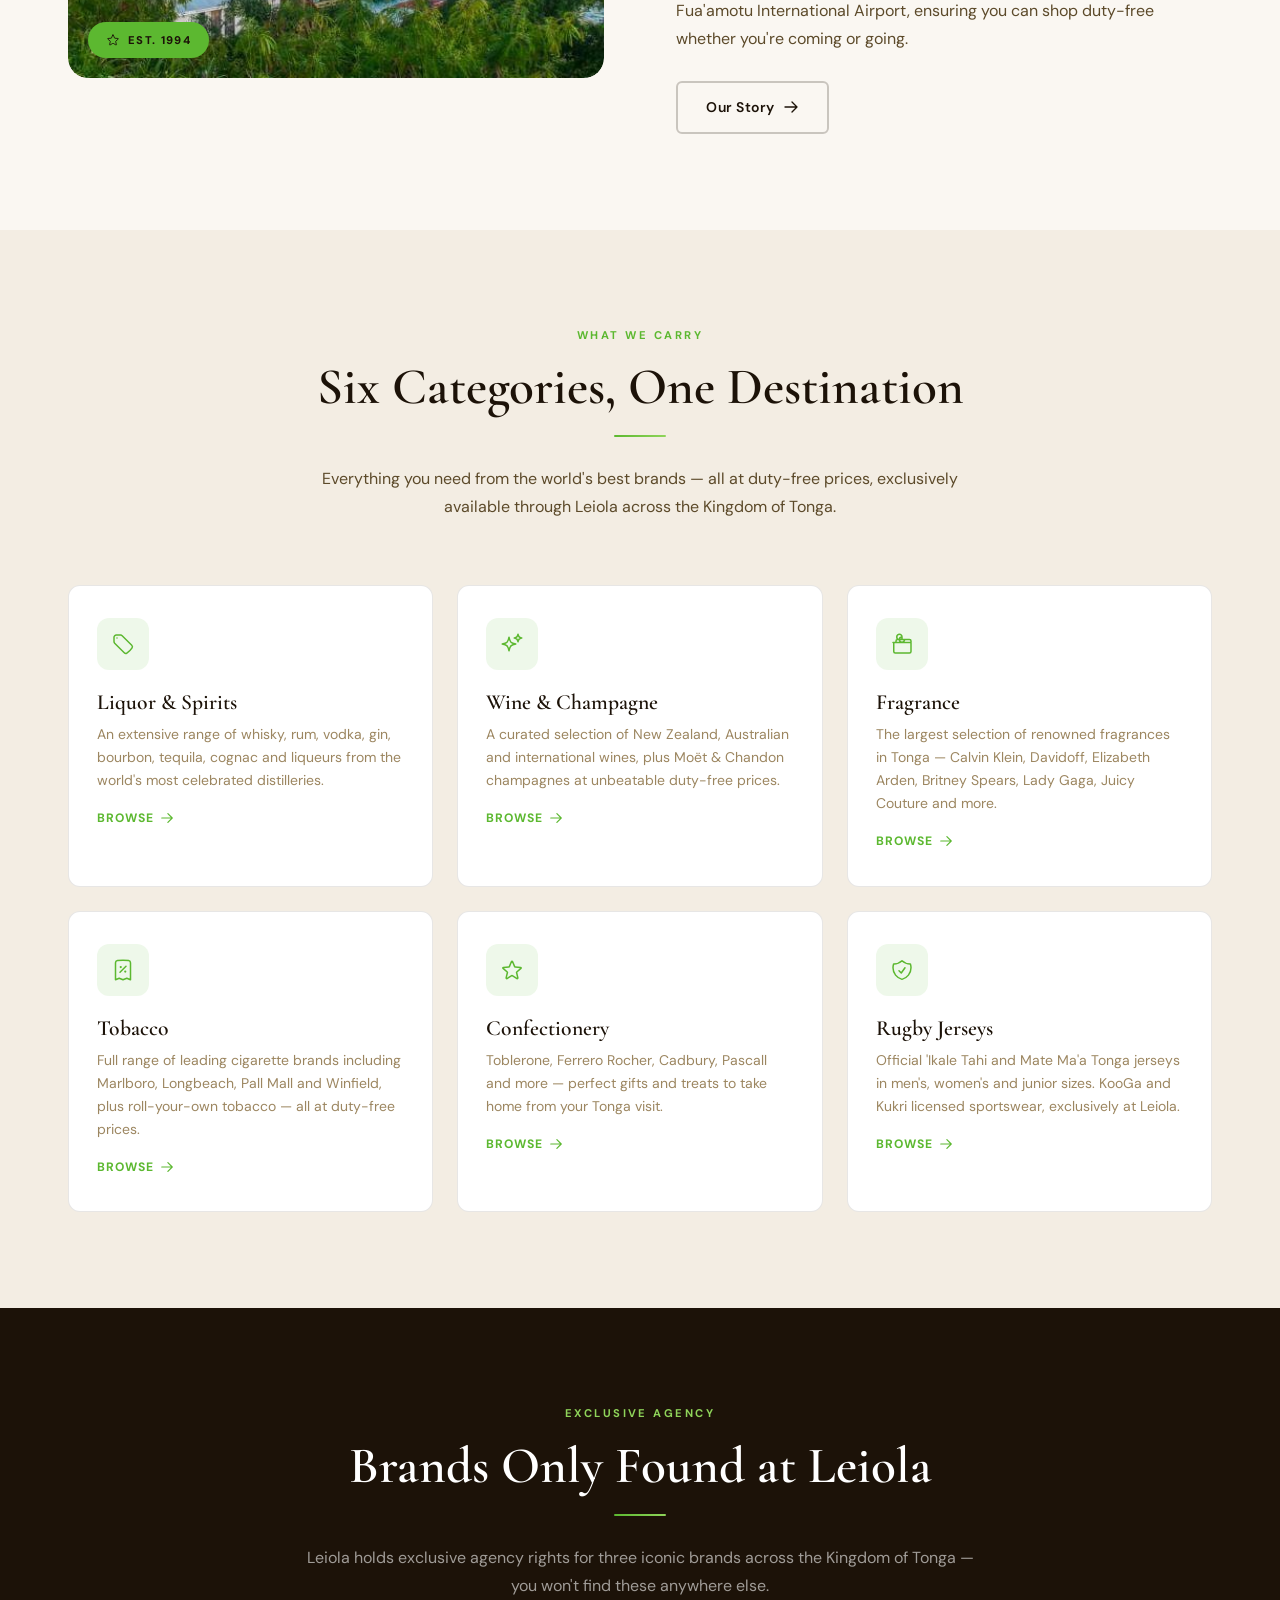
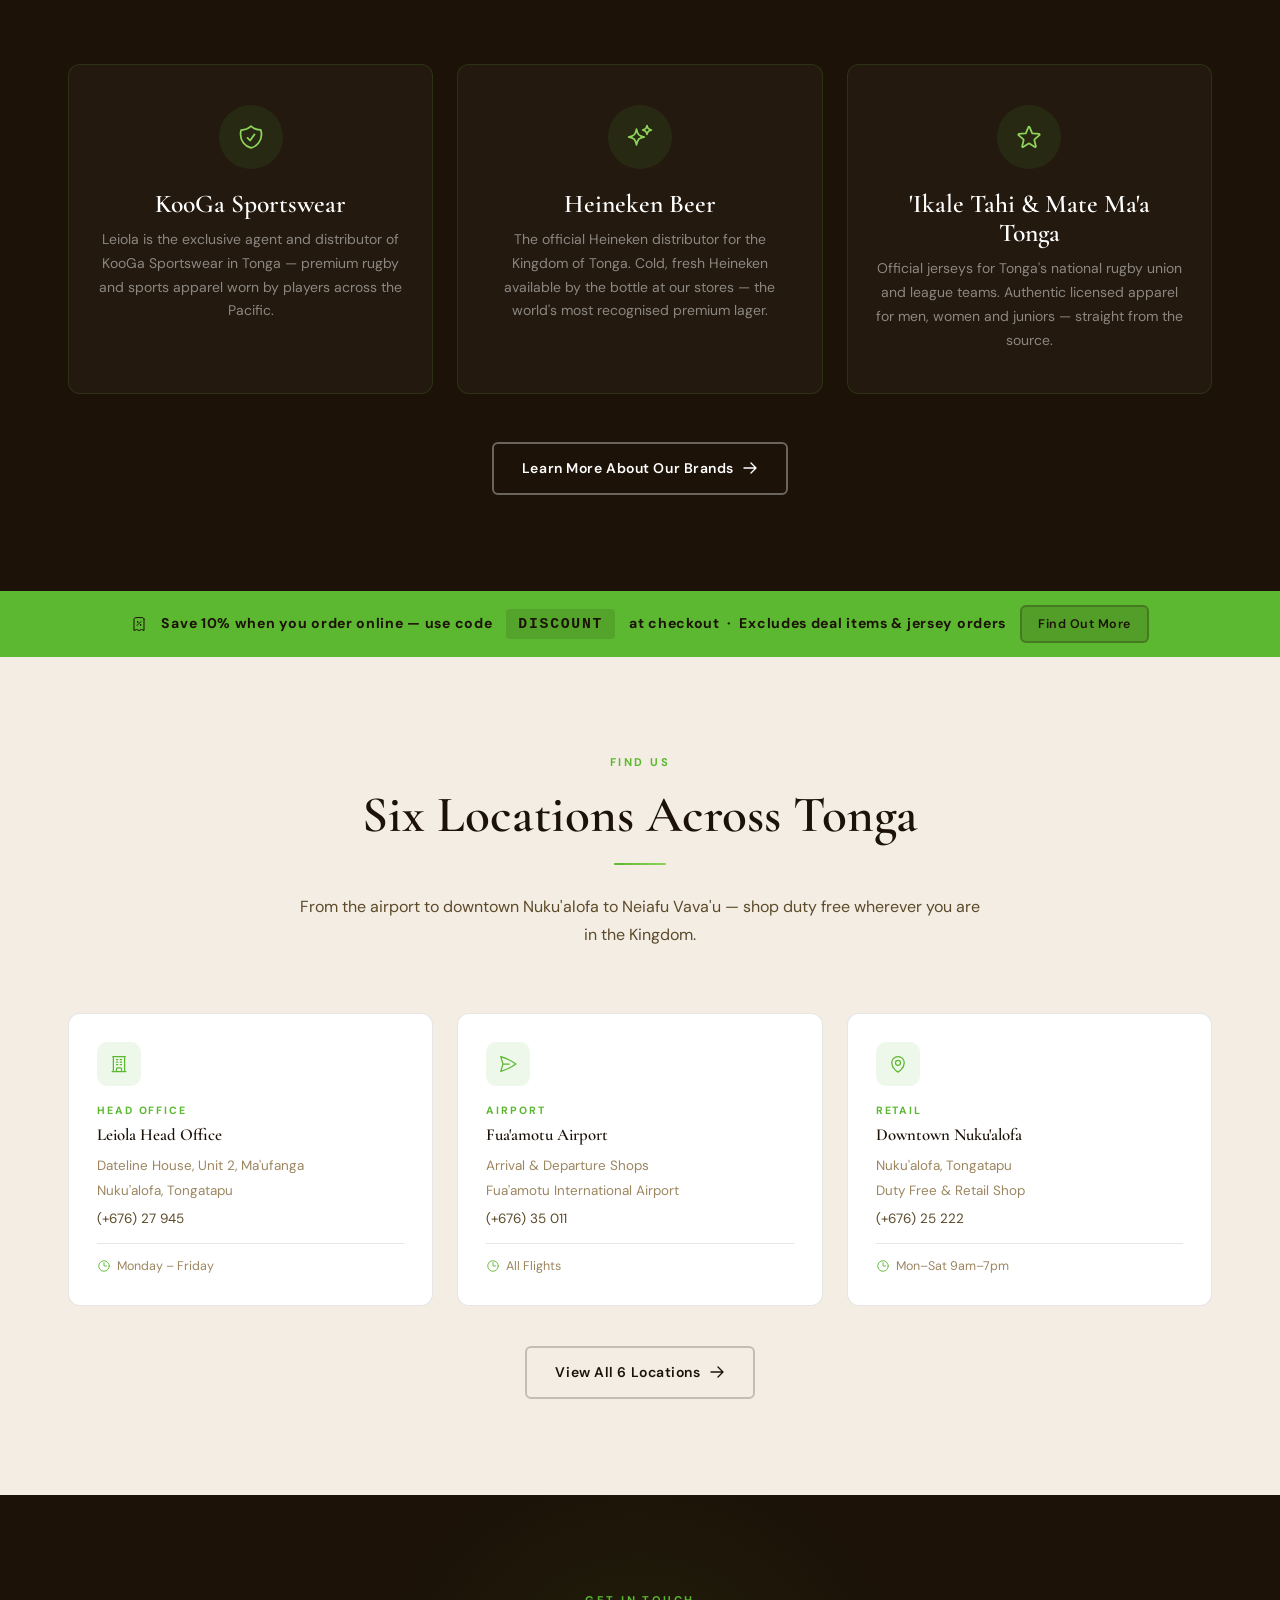
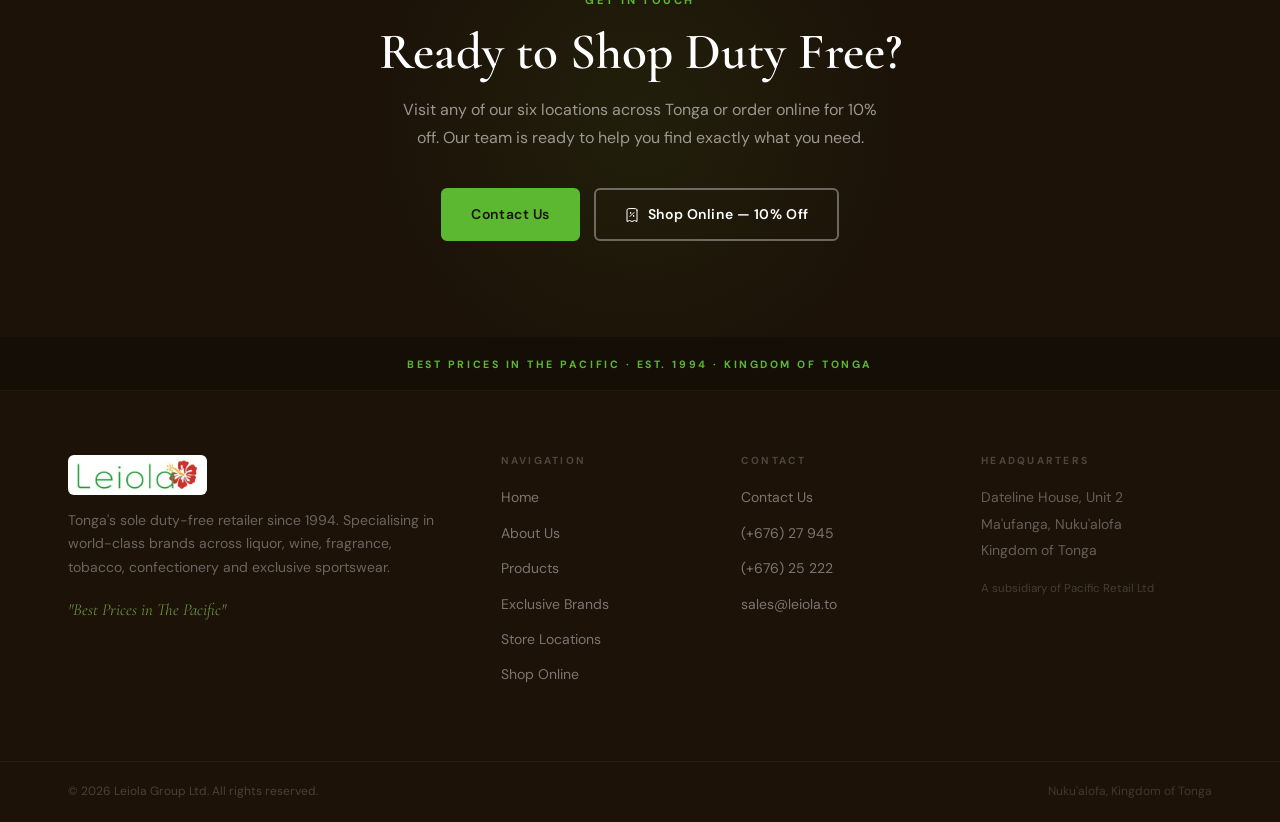
==== commit c1ccc65f: "Fix all broken images across site - Replace 3 confirmed 404 Unsplash images (vodka, KooGa, Heineken)" ====
--- a/index.html
+++ b/index.html
@@ -136,7 +136,7 @@
   <div class="container">
     <div class="split" data-reveal>
       <div class="split-img">
-        <img src="https://images.unsplash.com/photo-1436491865332-7a61a109cc05?w=800&q=80&auto=format&fit=crop" alt="Fua'amotu International Airport, Tonga" loading="lazy">
+        <img src="images/tonga-harbour.jpg" alt="Tonga harbour — Kingdom of Tonga" loading="lazy">
         <div class="split-img-badge">
           <span class="icon" data-icon="star" style="width:14px;height:14px;"></span>
           Est. 1994
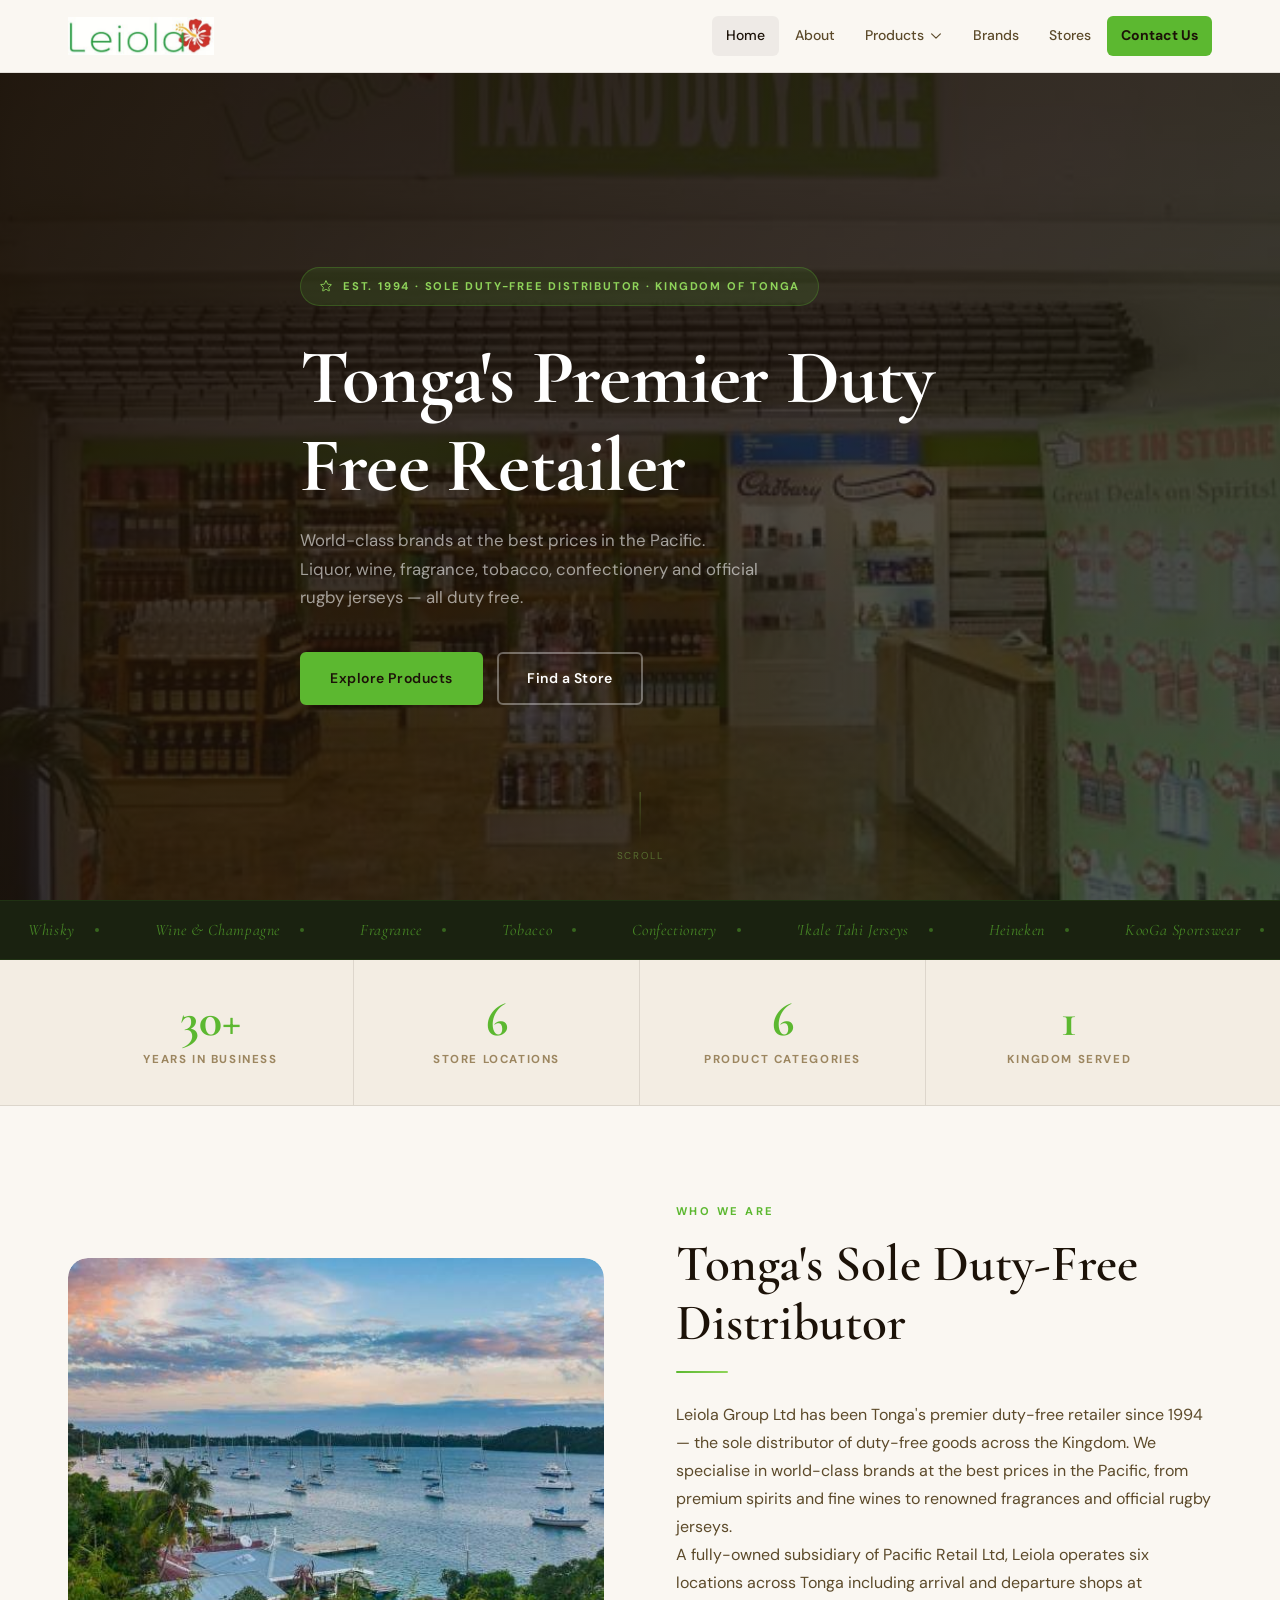
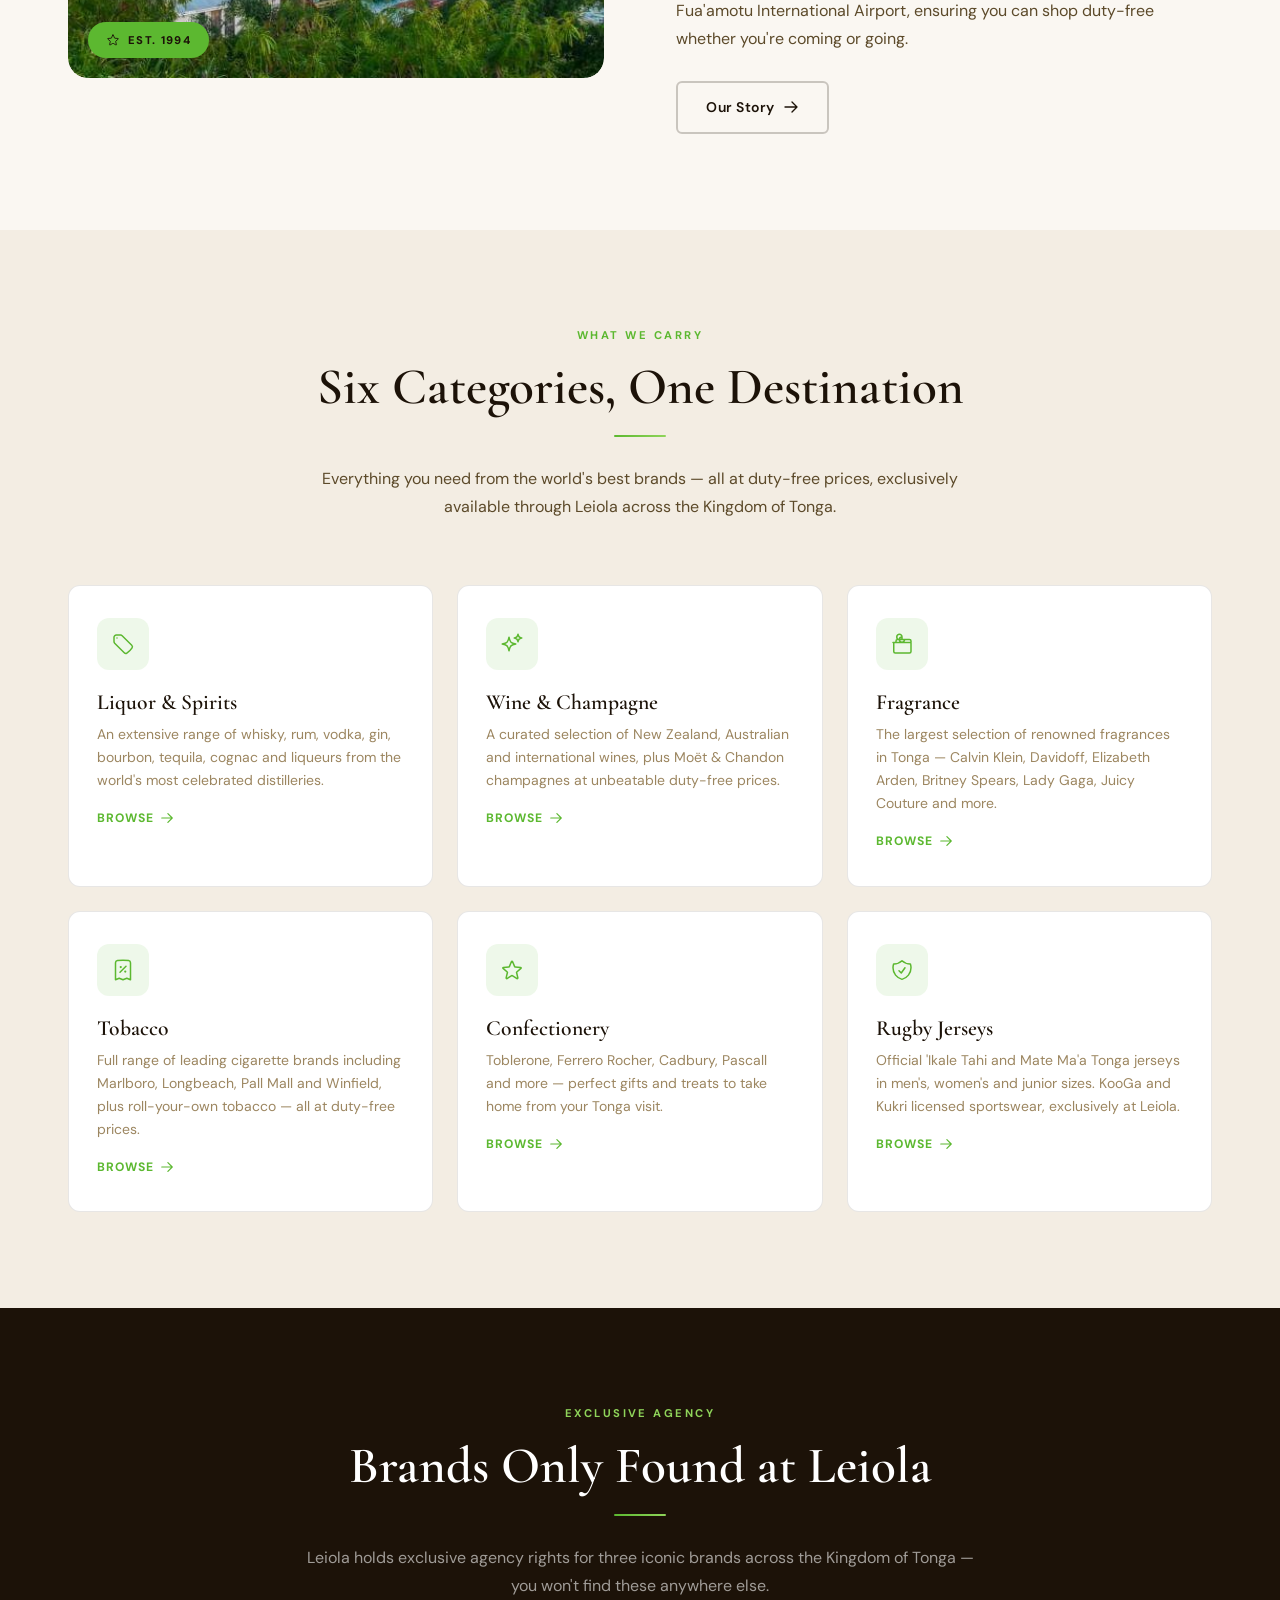
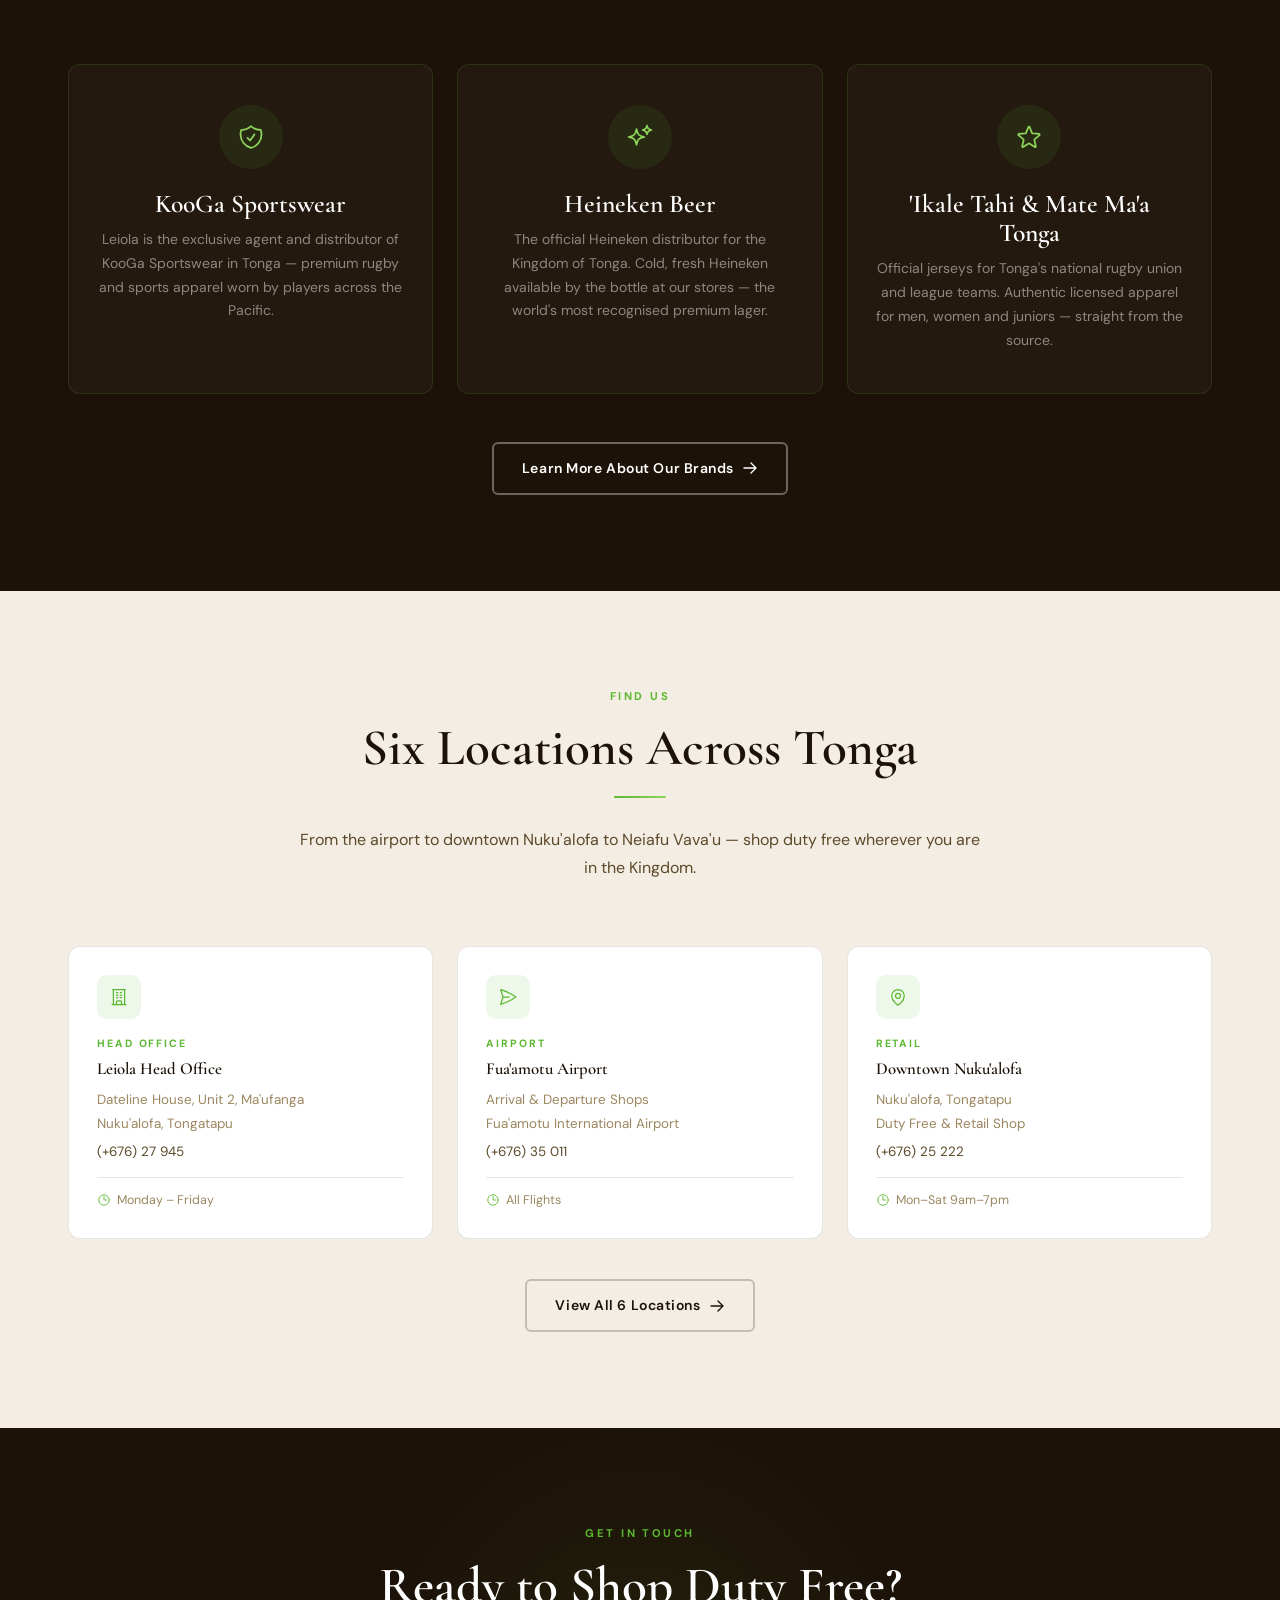
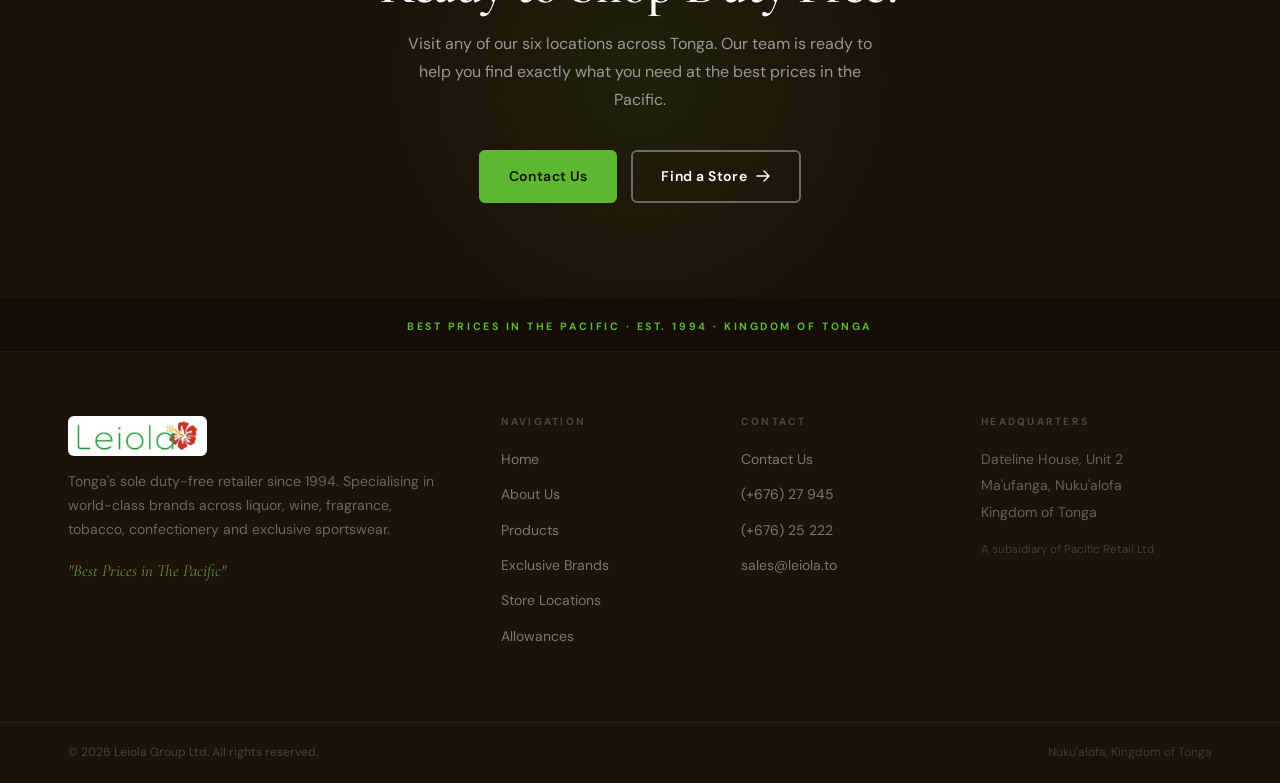
==== commit 74fab7cf: "Remove discount/online ordering, repurpose page as Duty-Free Allowances" ====
--- a/index.html
+++ b/index.html
@@ -5,10 +5,14 @@
   <meta name="viewport" content="width=device-width, initial-scale=1.0">
   <meta name="description" content="Leiola Group Ltd — Tonga's premier tax and duty-free retailer since 1994. World-class brands across liquor, wine, fragrance, tobacco, confectionery and rugby jerseys.">
   <title>Leiola Group Ltd — Duty Free · Kingdom of Tonga</title>
+  <link rel="icon" href="images/favicon.svg" type="image/svg+xml">
+  <link rel="icon" href="images/leiola-logo.jpg" type="image/jpeg">
   <meta property="og:type" content="website">
   <meta property="og:site_name" content="Leiola Group Ltd">
   <meta property="og:title" content="Leiola Group Ltd — Duty Free · Kingdom of Tonga">
   <meta property="og:description" content="Tonga's sole duty-free retailer since 1994. Best prices in the Pacific on liquor, wine, fragrance, tobacco and more.">
+  <meta property="og:url" content="https://shaydenlongley-star.github.io/leiola/">
+  <meta property="og:image" content="https://shaydenlongley-star.github.io/leiola/images/article-02.jpg">
   <link rel="preconnect" href="https://fonts.googleapis.com">
   <link rel="preconnect" href="https://fonts.gstatic.com" crossorigin>
   <link href="https://fonts.googleapis.com/css2?family=Cormorant+Garamond:ital,wght@0,400;0,600;0,700;1,400;1,600&family=DM+Sans:wght@300;400;500;600;700&display=swap" rel="stylesheet">
@@ -254,16 +258,6 @@
   </div>
 </section>
 
-<!-- PROMO BAND -->
-<div class="promo-band">
-  <div class="container">
-    <span class="icon" data-icon="percent" style="width:16px;height:16px;color:#1c1208;"></span>
-    <span class="promo-band-text">Save 10% when you order online — use code</span>
-    <span class="promo-band-code">DISCOUNT</span>
-    <span class="promo-band-text">at checkout &nbsp;·&nbsp; Excludes deal items &amp; jersey orders</span>
-    <a href="discount.html" class="btn" style="padding:7px 16px;font-size:0.78rem;background:rgba(28,18,8,0.15);color:#1c1208;border-color:rgba(28,18,8,0.25);">Find Out More</a>
-  </div>
-</div>
 
 <!-- STORE LOCATIONS TEASER -->
 <section class="section-alt">
@@ -314,12 +308,10 @@
   <div class="container">
     <span class="eyebrow">Get in Touch</span>
     <h2>Ready to Shop Duty Free?</h2>
-    <p>Visit any of our six locations across Tonga or order online for 10% off. Our team is ready to help you find exactly what you need.</p>
+    <p>Visit any of our six locations across Tonga. Our team is ready to help you find exactly what you need at the best prices in the Pacific.</p>
     <div class="cta-actions">
       <a href="contact.html" class="btn btn-primary">Contact Us</a>
-      <a href="discount.html" class="btn btn-ghost-light">
-        <span class="icon" data-icon="percent" style="width:16px;height:16px;"></span> Shop Online — 10% Off
-      </a>
+      <a href="stores.html" class="btn btn-ghost-light">Find a Store <span class="icon" data-icon="arrow-right" style="width:16px;height:16px;"></span></a>
     </div>
   </div>
 </section>
@@ -345,7 +337,7 @@
             <li><a href="products.html">Products</a></li>
             <li><a href="brands.html">Exclusive Brands</a></li>
             <li><a href="stores.html">Store Locations</a></li>
-            <li><a href="discount.html">Shop Online</a></li>
+            <li><a href="discount.html">Allowances</a></li>
           </ul>
         </div>
         <div>
--- a/css/style.css
+++ b/css/style.css
@@ -186,8 +186,8 @@
 .product-items-grid{display:grid;grid-template-columns:repeat(4,1fr);gap:16px;margin-top:32px}
 .product-item{background:var(--white);border:1px solid var(--border-dark);border-radius:var(--radius-sm);overflow:hidden;transition:all var(--ease)}
 .product-item:hover{border-color:var(--border);box-shadow:var(--shadow-sm)}
-.product-item-img{height:160px;overflow:hidden;background:var(--bg-2)}
-.product-item-img img{width:100%;height:100%;object-fit:cover;transition:transform 0.4s ease}
+.product-item-img{height:160px;overflow:hidden;background:var(--white)}
+.product-item-img img{width:100%;height:100%;object-fit:contain;padding:8px;transition:transform 0.4s ease;mix-blend-mode:multiply}
 .product-item:hover .product-item-img img{transform:scale(1.04)}
 .product-item-body{padding:16px}
 .product-item-body h4{font-size:0.95rem;margin-bottom:4px}
@@ -307,3 +307,24 @@
   .split-img img{height:280px}
   html,body{overflow-x:hidden!important}
 }
+
+/* ─── PRINT ────────────────────────────────────────────────── */
+@media print{
+  .navbar,.back-to-top,.hero-scroll,.promo-band,.marquee-section,.cta-section,.footer,.btn,.nav-toggle{display:none!important}
+  body{color:#000;background:#fff;font-size:11pt}
+  a{color:#000;text-decoration:none}
+  h1,h2,h3,h4{color:#000;page-break-after:avoid}
+  .page-hero{padding:24px 0 16px;background:#fff;color:#000}
+  .page-hero .eyebrow,.page-hero h1,.page-hero p{color:#000}
+  .section,.section-alt{padding:24px 0;background:#fff!important}
+  .section-dark{background:#fff!important;color:#000!important}
+  .section-dark h2,.section-dark p,.section-dark .eyebrow{color:#000!important}
+  .store-card{border:1px solid #ccc;break-inside:avoid;margin-bottom:12pt}
+  .stores-grid{display:block}
+  .split{display:block}
+  .split-img{display:none}
+  .contact-grid{display:block}
+  .footer-links a{color:#000}
+  .contact-info-item a{color:#000}
+  @page{margin:20mm}
+}
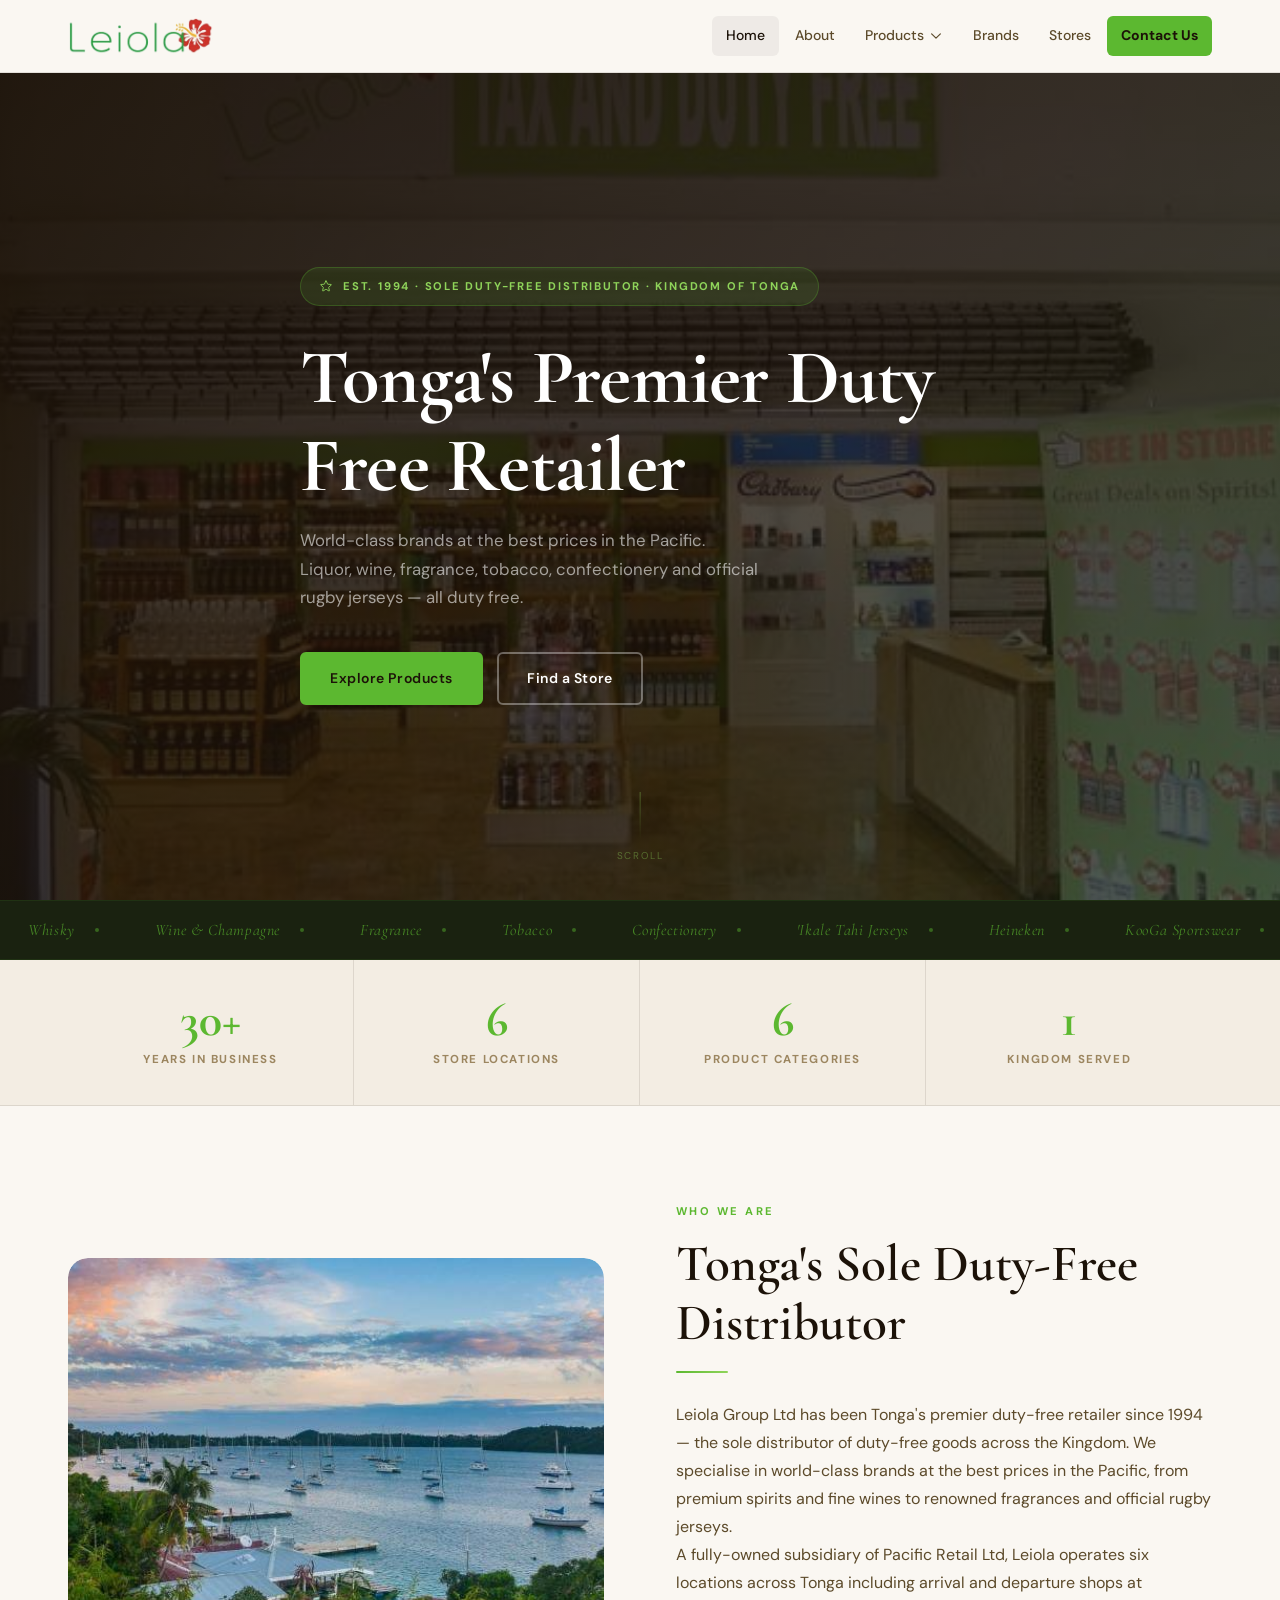
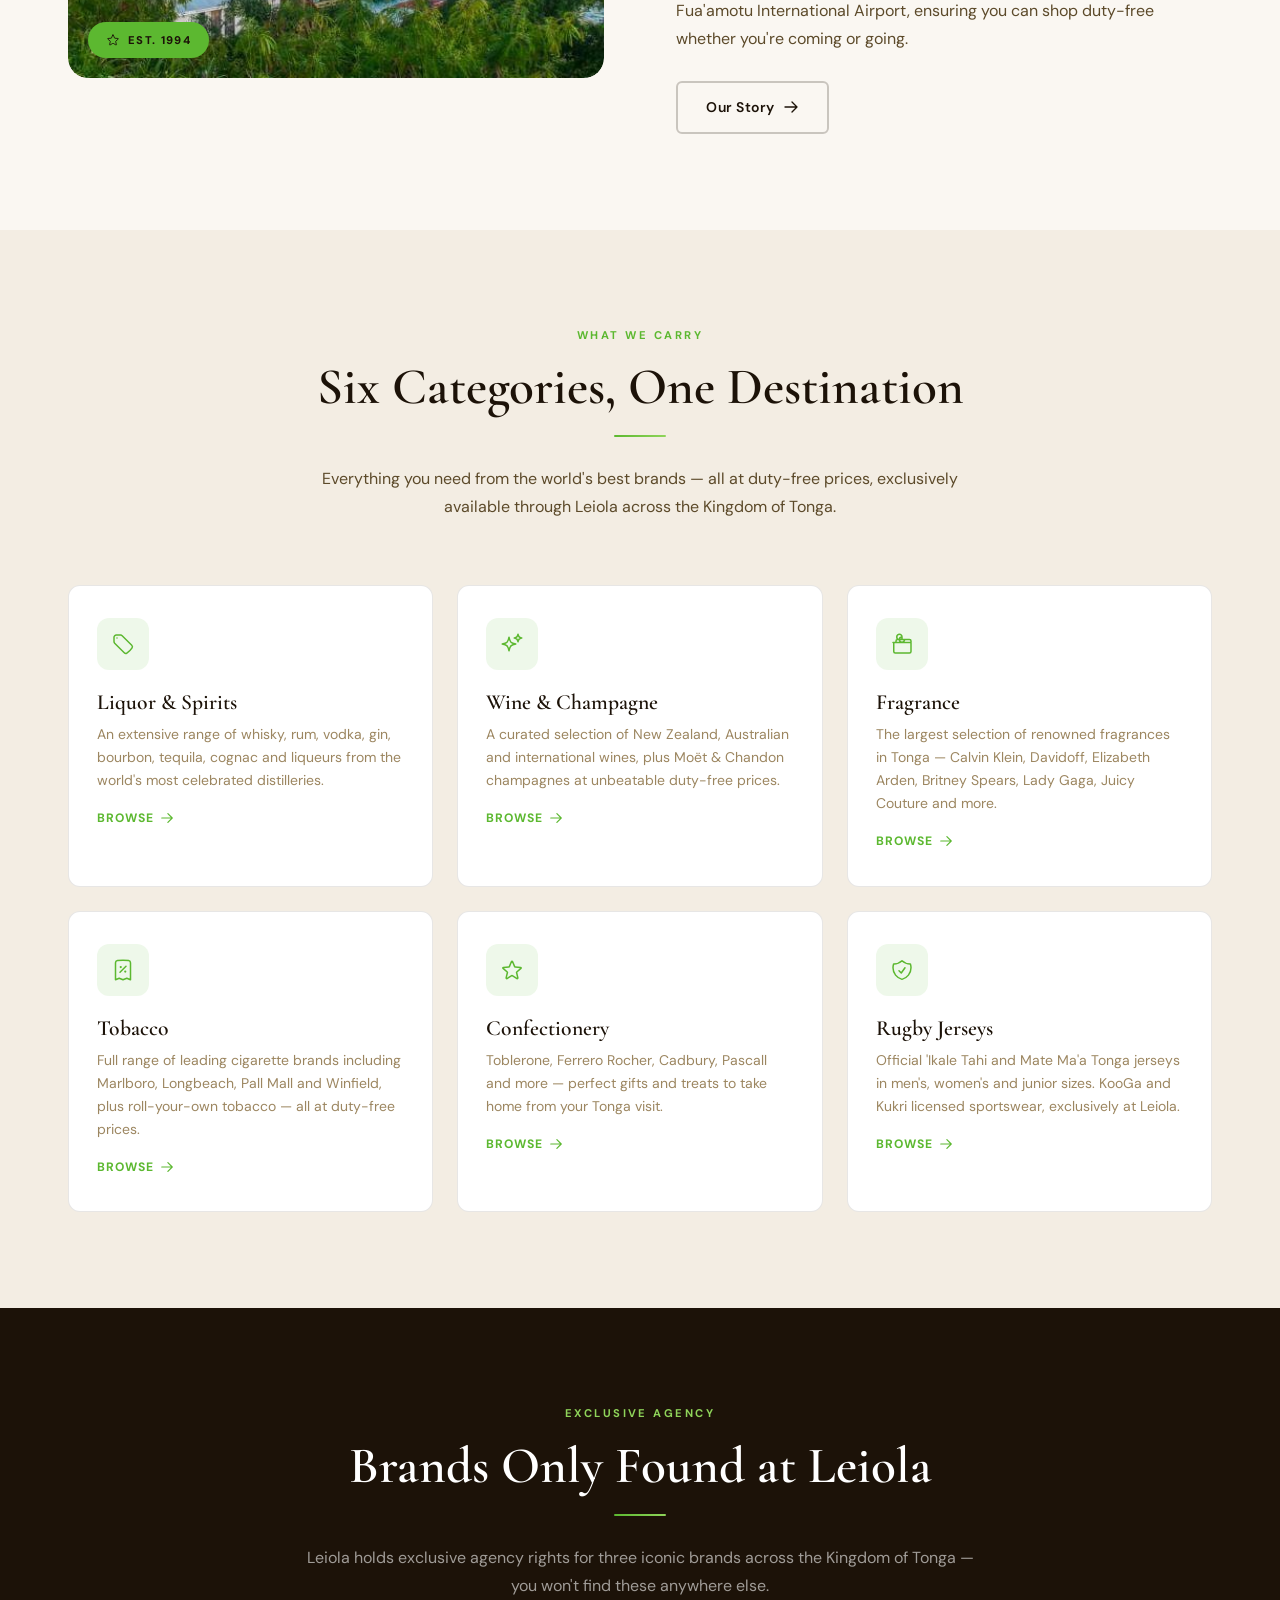
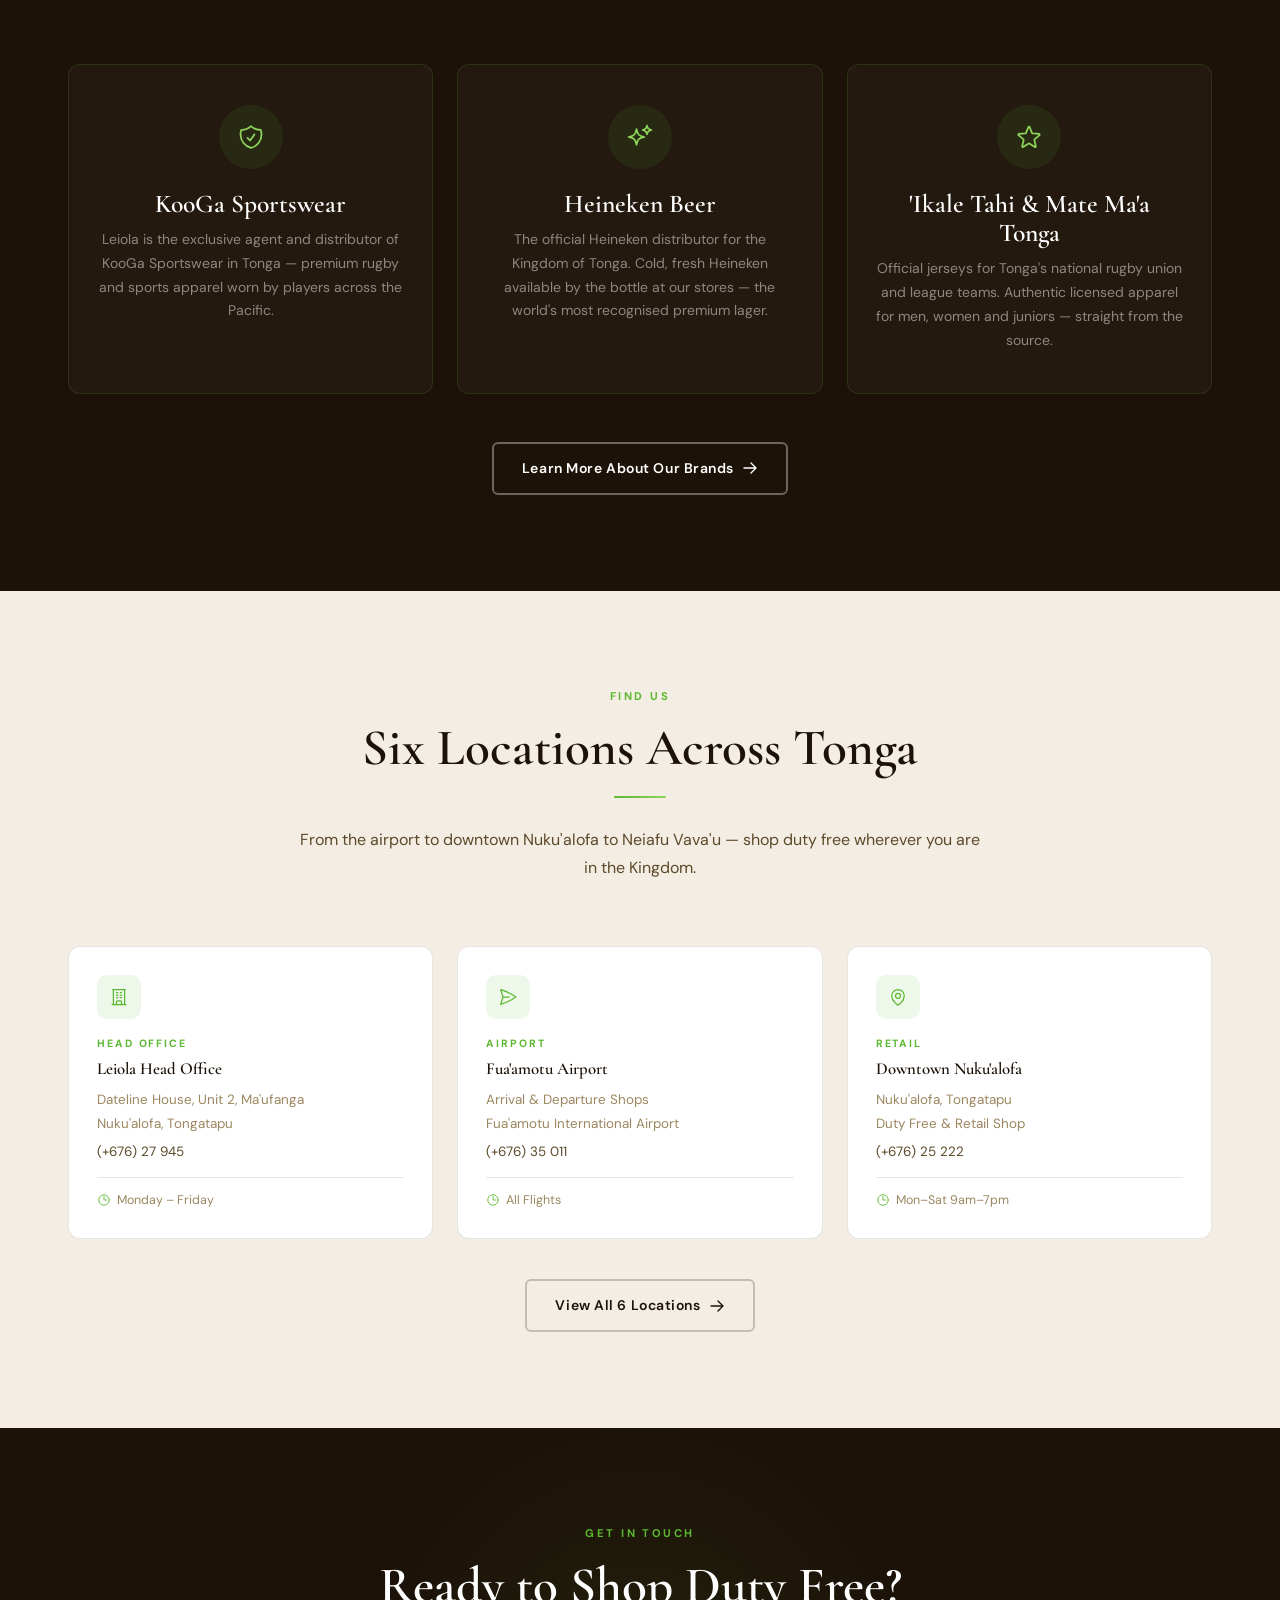
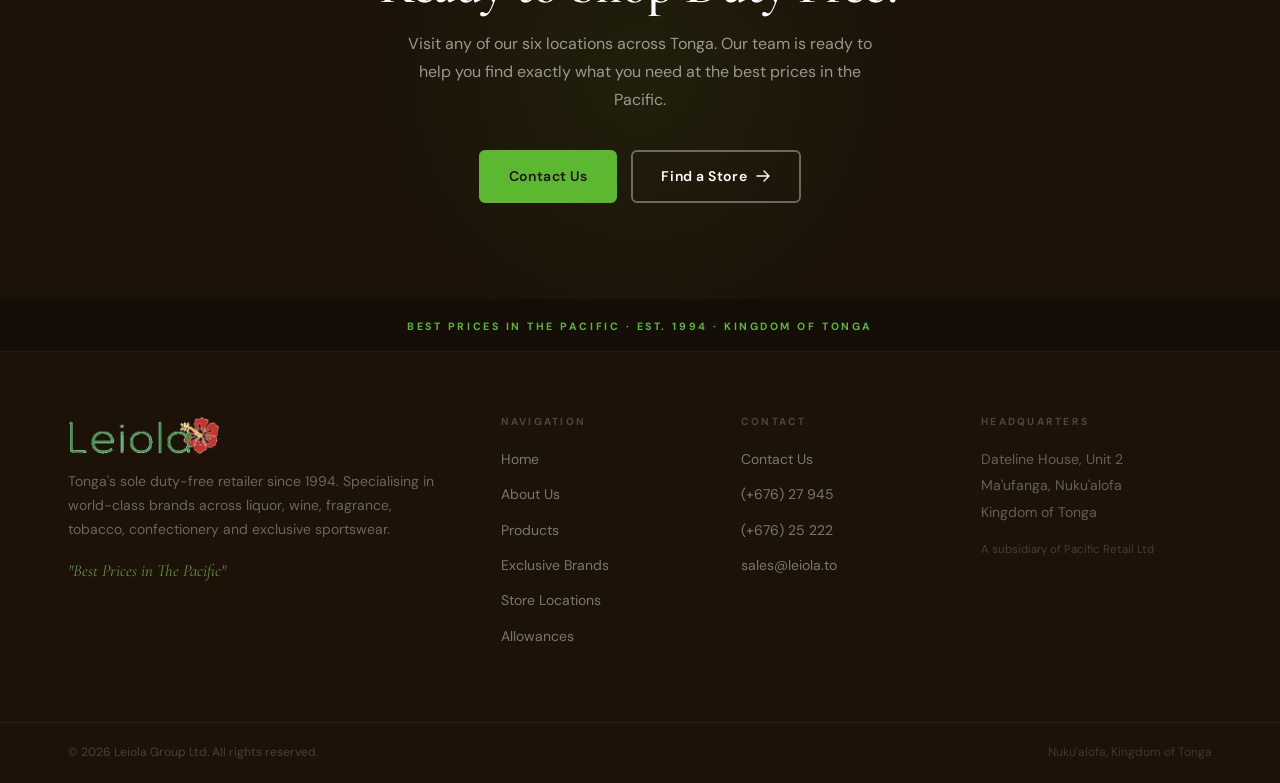
==== commit 1a187432: "Convert logo to transparent PNG, update all pages" ====
--- a/index.html
+++ b/index.html
@@ -6,7 +6,7 @@
   <meta name="description" content="Leiola Group Ltd — Tonga's premier tax and duty-free retailer since 1994. World-class brands across liquor, wine, fragrance, tobacco, confectionery and rugby jerseys.">
   <title>Leiola Group Ltd — Duty Free · Kingdom of Tonga</title>
   <link rel="icon" href="images/favicon.svg" type="image/svg+xml">
-  <link rel="icon" href="images/leiola-logo.jpg" type="image/jpeg">
+  <link rel="icon" href="images/leiola-logo.png" type="image/png">
   <meta property="og:type" content="website">
   <meta property="og:site_name" content="Leiola Group Ltd">
   <meta property="og:title" content="Leiola Group Ltd — Duty Free · Kingdom of Tonga">
@@ -36,7 +36,7 @@
   <div class="container">
     <div class="nav-inner">
       <a href="index.html" class="nav-logo">
-        <img src="images/leiola-logo.jpg" alt="Leiola Group Ltd">
+        <img src="images/leiola-logo.png" alt="Leiola Group Ltd">
       </a>
       <ul class="nav-menu" id="navMenu">
         <li><a href="index.html" class="active">Home</a></li>
@@ -325,7 +325,7 @@
     <div class="container">
       <div class="footer-grid">
         <div class="footer-brand">
-          <img src="images/leiola-logo.jpg" alt="Leiola Group Ltd" style="height:40px;width:auto;margin-bottom:14px;border-radius:6px;padding:4px 8px;background:#fff;">
+          <img src="images/leiola-logo.png" alt="Leiola Group Ltd" style="height:40px;width:auto;margin-bottom:14px;">
           <p>Tonga's sole duty-free retailer since 1994. Specialising in world-class brands across liquor, wine, fragrance, tobacco, confectionery and exclusive sportswear.</p>
           <span class="footer-tagline">"Best Prices in The Pacific"</span>
         </div>
